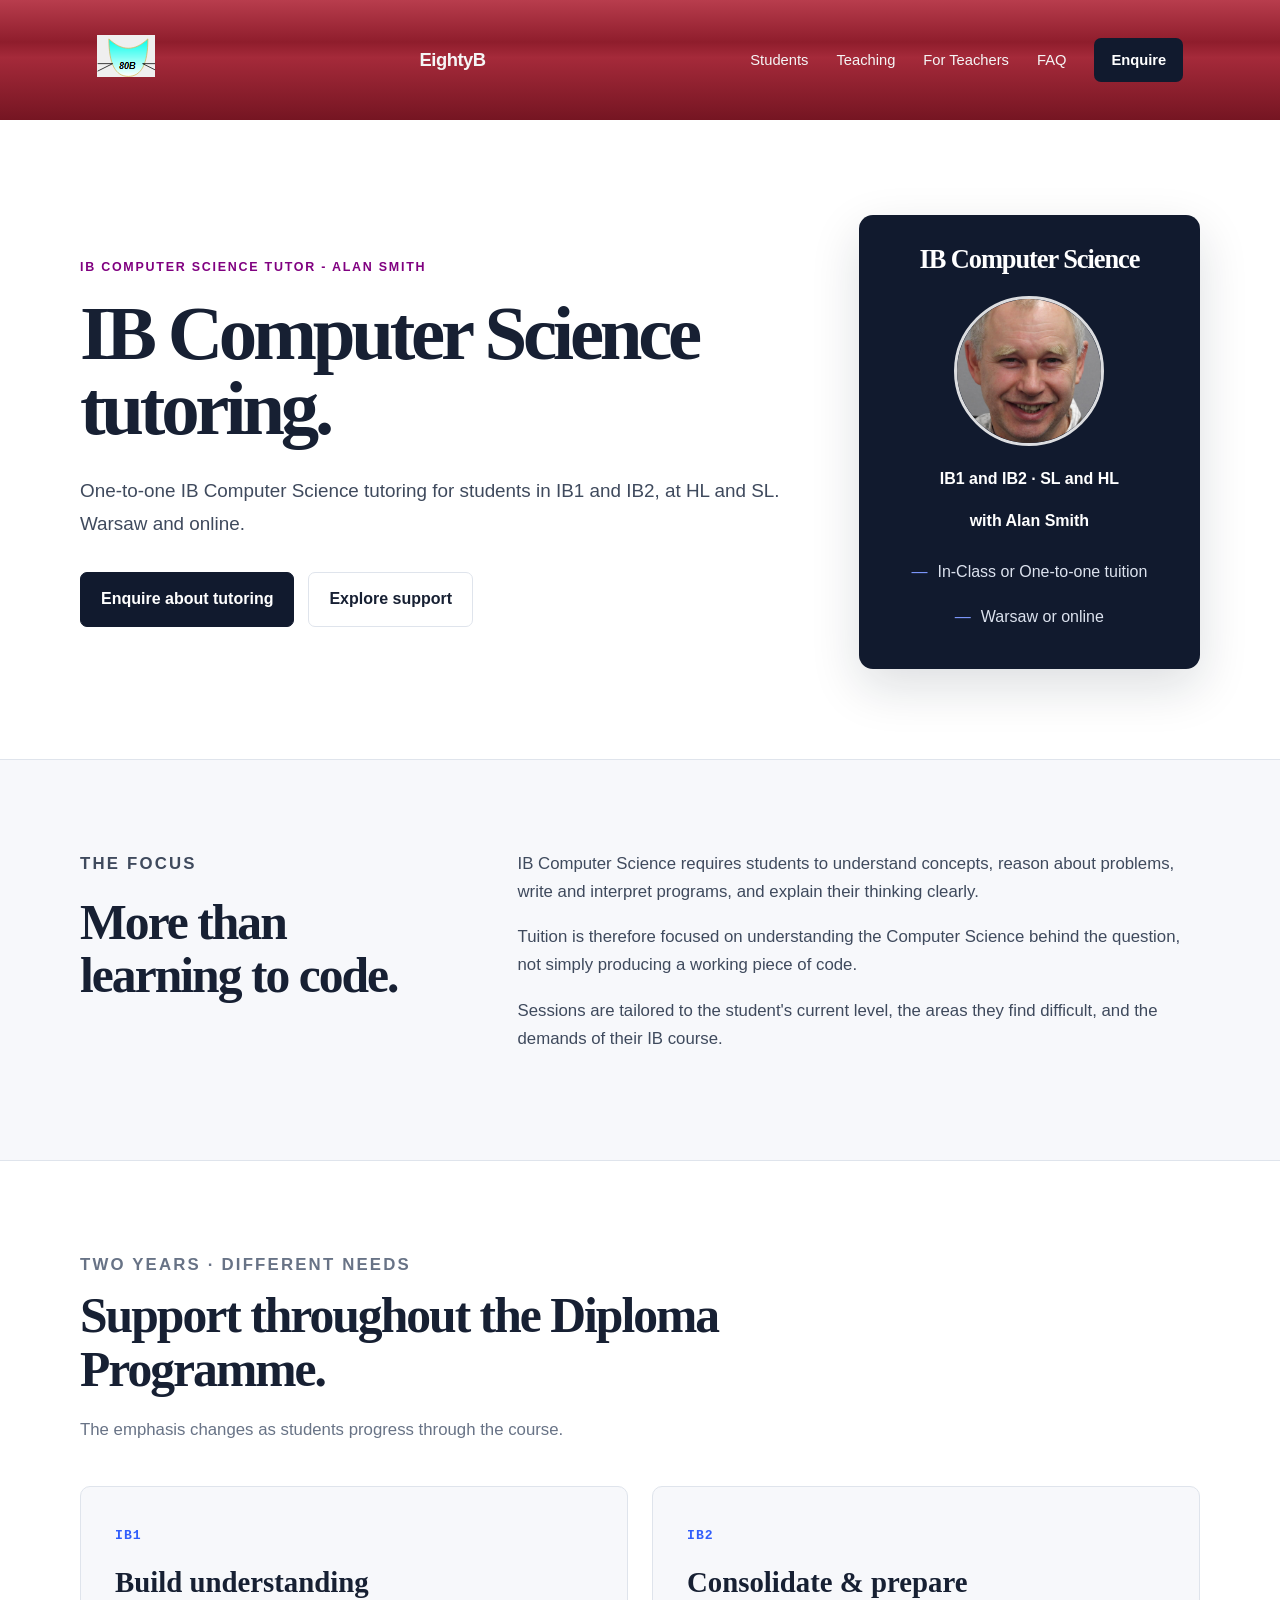
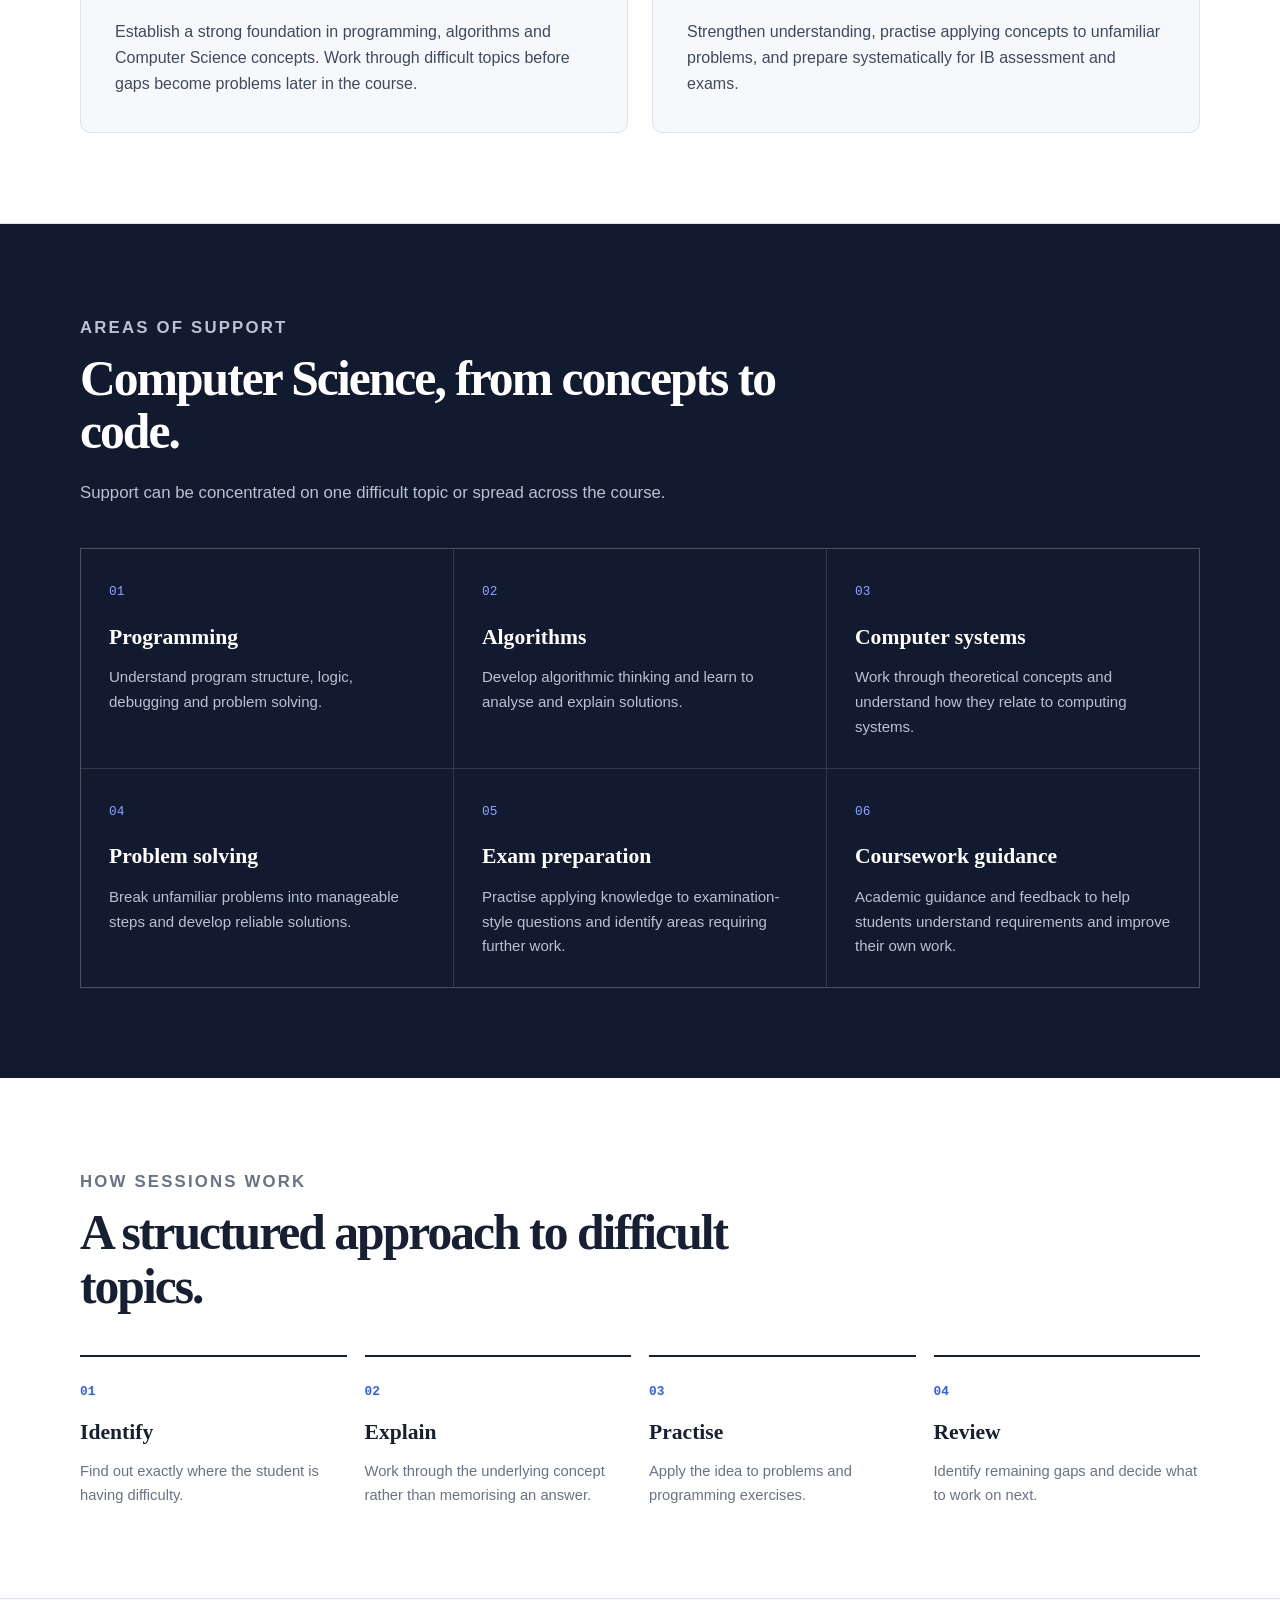
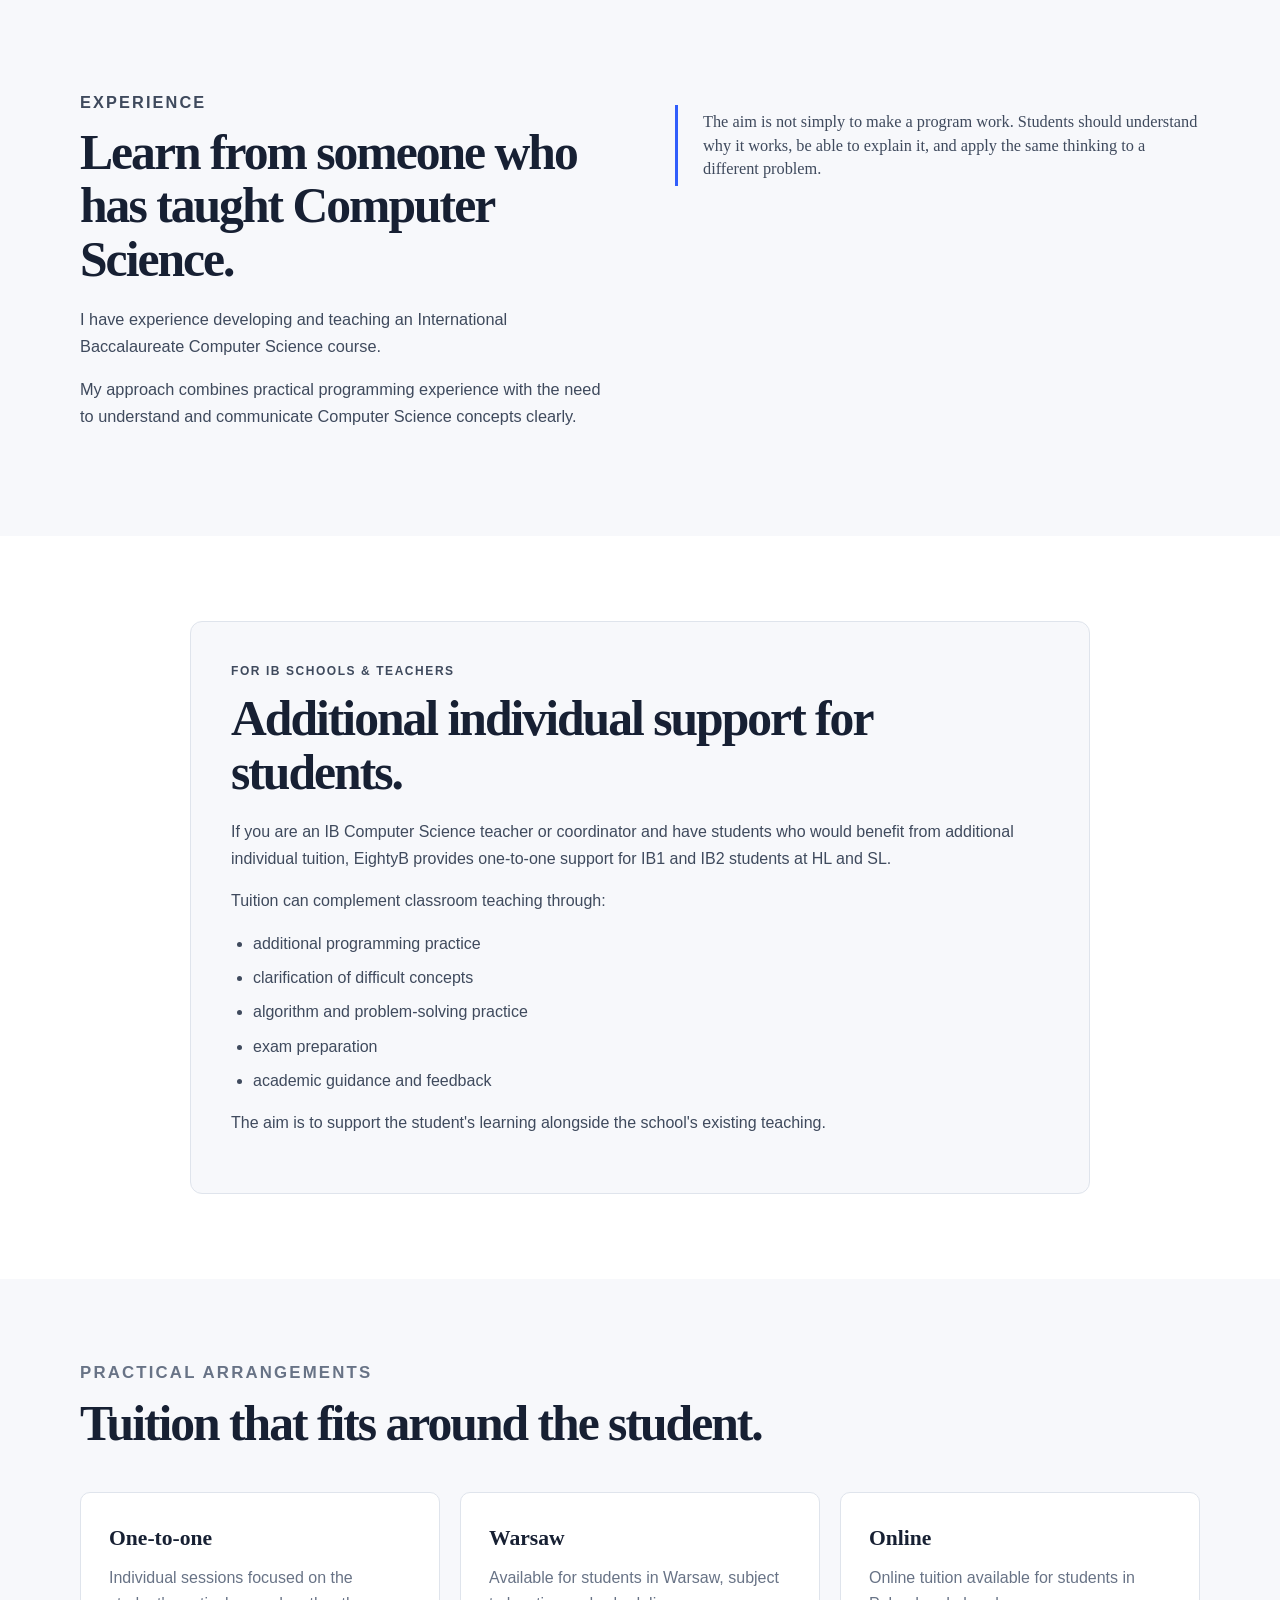
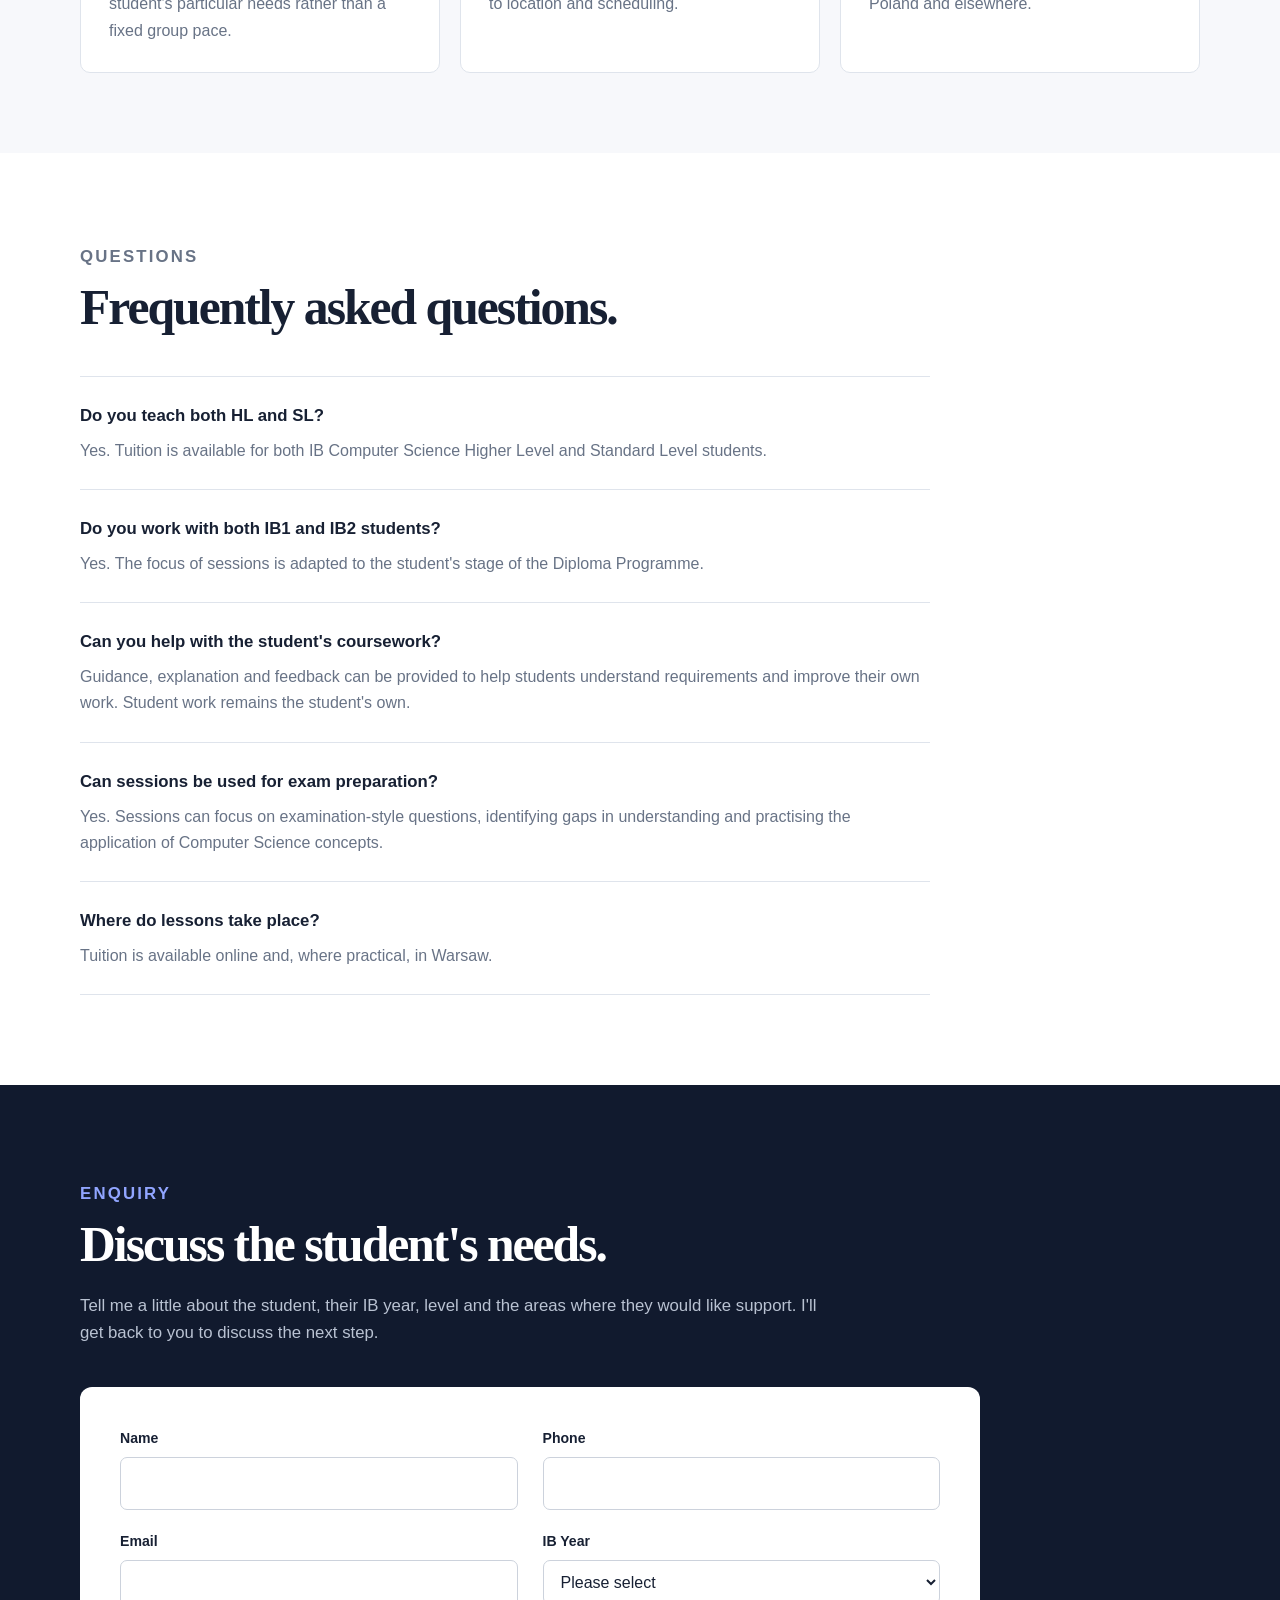
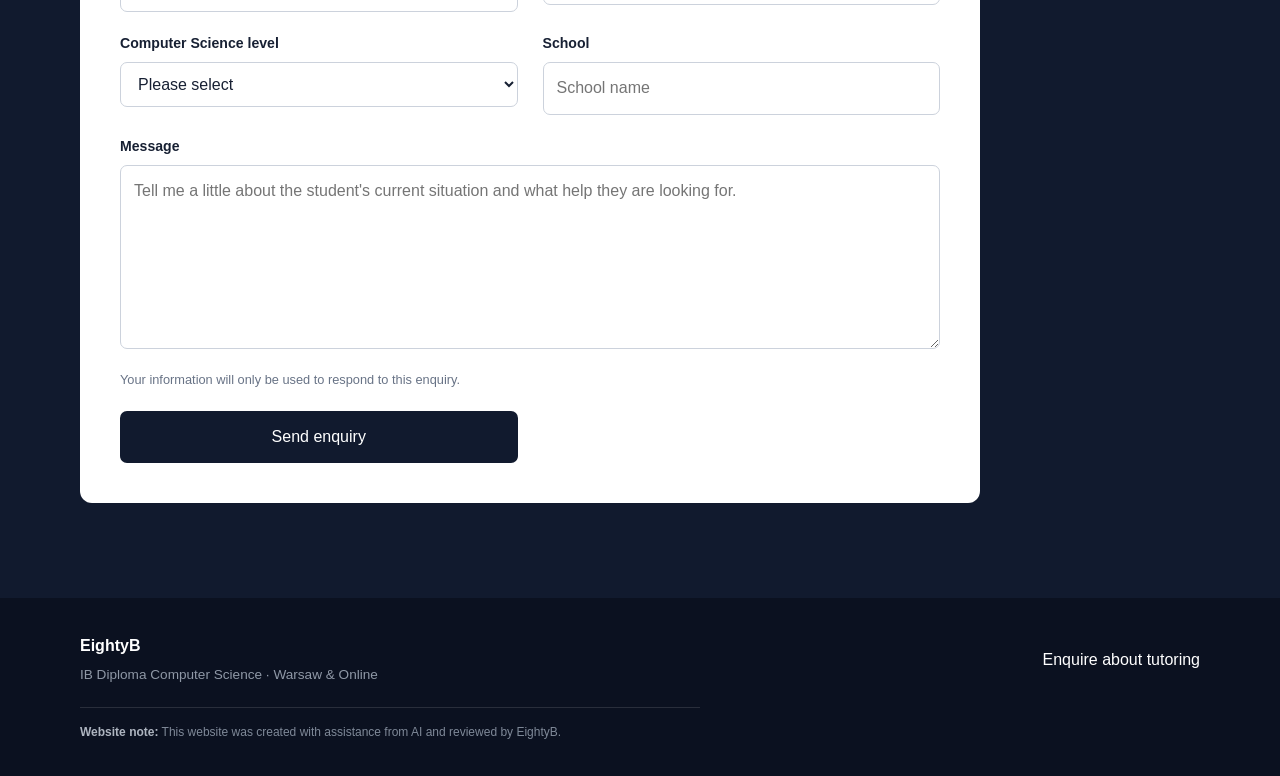
==== schools/index.html @ a82f1dbd "Update keywords meta tag in index.html" ====
<!DOCTYPE html>
<html lang="en">
<head>
    <meta charset="UTF-8">
    <meta name="viewport" content="width=device-width, initial-scale=1.0">

    <title>IB Computer Science Tutoring | HL & SL | EightyB</title>

    <meta name="description"
          content="Specialist IB Diploma Computer Science tutoring for IB1 and IB2 students at HL and SL. One-to-one support in Warsaw and online, including programming, algorithms, exam preparation and academic guidance.">

    <meta name="keywords"
          content="IB computer science tutor Warsaw, computer science tutor, IB computer science HL, IB Computer Science SL, IB tutor Warsaw, IB Diploma Computer Science, Computer Science tutoring Warsaw">

    <link rel="canonical" href="https://eightyb.github.io/schools/">

    <style>

        :root {
            --ink: #172033;
            --ink-soft: #3f4a5d;
            --navy: #111a2e;
            --blue: #315efb;
            --blue-dark: #2347c7;
            --paper: #f7f8fb;
            --white: #ffffff;
            --line: #dfe4ec;
            --muted: #687386;
            --code: #eef2f8;
            --max: 1120px;
        }

        * {
            box-sizing: border-box;
        }

        html {
            scroll-behavior: smooth;
        }

        body {
            margin: 0;
            background: var(--paper);
            color: var(--ink);
            font-family: Inter, -apple-system, BlinkMacSystemFont, "Segoe UI", Arial, sans-serif;
            line-height: 1.65;
        }

        a {
            color: inherit;
            text-decoration: none;
        }

        .container {
            width: min(var(--max), calc(100% - 40px));
            margin: 0 auto;
        }

        /* =========================
           HEADER
        ========================= */

        header {
            background: linear-gradient( 180deg, #B83D4D 0%, #8F1D2C 35%, #A52A3A 48%, #751522 100% );
            color: whitesmoke;
            padding: 22px 6%;
            display: flex;
            justify-content: space-between;
            align-items: center;
            border-bottom: 1px solid var(--border);
        }


        .nav {
            min-height: 76px;
            display: flex;
            align-items: center;
            justify-content: space-between;
            gap: 30px;
        }

        .brand {
            display: flex;
            align-items: center;
            gap: 12px;
            font-weight: 800;
            letter-spacing: -0.03em;
        }

        .brand-mark {
            width: 38px;
            height: 38px;
            border-radius: 9px;
            background: var(--navy);
            display: grid;
            place-items: center;
            color: white;
            font-size: 0.9rem;
            font-weight: 800;
        }

        .brand-name {
            font-size: 1.15rem;
        }

        nav {
            display: flex;
            align-items: center;
            gap: 28px;
            font-size: 0.92rem;
            color: whitesmoke;
        }

            nav a:hover {
                color: var(--white);
            }

        .nav-button {
            background: var(--navy);
            color: white;
            padding: 10px 17px;
            border-radius: 7px;
            font-weight: 700;
        }

            .nav-button:hover {
                background: var(--blue);
                color: white;
            }

        /* =========================
           HERO
        ========================= */

        .hero {
            background: var(--white);
            border-bottom: 1px solid var(--line);
            padding: 95px 0 90px;
        }

        .hero-grid {
            display: grid;
            grid-template-columns: 1.35fr 0.65fr;
            gap: 70px;
            align-items: center;
        }

        .eyebrow {
            margin: 0 0 18px;
            color: purple;
            font-size: 0.78rem;
            font-weight: 800;
            letter-spacing: 0.14em;
            text-transform: uppercase;
        }

        h1 {
            margin: 0;
            max-width: 780px;
            font-family: Georgia, "Times New Roman", serif;
            font-size: clamp(3rem, 6vw, 5.5rem);
            line-height: 0.98;
            letter-spacing: -0.055em;
            font-weight: 700;
        }

        .hero h1 span {
            color: var(--blue);
        }

        .hero-lead {
            max-width: 720px;
            margin: 28px 0 0;
            color: var(--ink-soft);
            font-size: 1.18rem;
            line-height: 1.75;
        }

        .hero-actions {
            display: flex;
            gap: 14px;
            flex-wrap: wrap;
            margin-top: 32px;
        }

        .button {
            display: inline-block;
            padding: 13px 20px;
            border-radius: 7px;
            border: 1px solid var(--navy);
            font-weight: 750;
            transition: 0.2s ease;
        }

        .button-primary {
            background: var(--navy);
            color: white;
        }

            .button-primary:hover {
                background: var(--blue);
                border-color: var(--blue);
            }

        .button-secondary {
            background: white;
            color: var(--ink);
            border-color: var(--line);
        }

            .button-secondary:hover {
                border-color: var(--blue);
                color: var(--blue);
            }

        /* Academic information card */

       .hero-card {
    background: var(--navy);
    color: white;
    padding: 30px;
    border-radius: 14px;
    position: relative;
    box-shadow: 0 18px 50px rgba(17, 26, 46, 0.14);
    text-align: center;
}

.hero-card h2 {
    margin: 0 0 22px;
    font-family: Georgia, "Times New Roman", serif;
    font-size: 1.65rem;
    font-weight: 600;
}

.hero-card img {
    width: 150px;
    height: 150px;
    object-fit: cover;
    border-radius: 50%;
    display: block;
    margin: 0 auto 20px;
    border: 3px solid rgba(255,255,255,0.85);
}

.hero-card-intro {
    margin: 0 0 16px;
    color: white;
    font-weight: 600;
}

.hero-card ul {
    list-style: none;
    padding: 0;
    margin: 0;
}

.hero-card li {
    padding: 9px 0;
    color: #dce2ee;
}

.hero-card li::before {
    content: "—";
    color: #7f9aff;
    margin-right: 10px;
}


        /* =========================
           INTRO
        ========================= */

        .intro {
            padding: 90px 0;
            background: var(--paper);
        }

        .intro-grid {
            display: grid;
            grid-template-columns: 0.7fr 1.3fr;
            gap: 70px;
        }

        .section-label {
            margin: 0;
            color: var(--blue);
            font-size: 0.75rem;
            font-weight: 800;
            letter-spacing: 0.13em;
            text-transform: uppercase;
        }

        h2 {
            margin: 10px 0 20px;
            font-family: Georgia, "Times New Roman", serif;
            font-size: clamp(2rem, 4vw, 3.1rem);
            line-height: 1.08;
            letter-spacing: -0.04em;
        }

        .intro p {
            margin: 0 0 18px;
            color: var(--ink-soft);
            font-size: 1.05rem;
        }

        /* =========================
           IB YEARS
        ========================= */

        .years {
            padding: 90px 0;
            background: white;
            border-top: 1px solid var(--line);
            border-bottom: 1px solid var(--line);
        }

        .section-heading {
            max-width: 720px;
            margin-bottom: 42px;
        }

            .section-heading p {
                margin: 0;
                color: var(--muted);
                font-size: 1.05rem;
            }

        .year-grid {
            display: grid;
            grid-template-columns: 1fr 1fr;
            gap: 24px;
        }

        .year-card {
            border: 1px solid var(--line);
            background: var(--paper);
            padding: 34px;
            border-radius: 10px;
        }

        .year-number {
            color: var(--blue);
            font-family: monospace;
            font-size: 0.82rem;
            font-weight: 800;
            letter-spacing: 0.08em;
        }

        .year-card h3 {
            margin: 12px 0 12px;
            font-family: Georgia, "Times New Roman", serif;
            font-size: 1.8rem;
        }

        .year-card p {
            margin: 0;
            color: var(--ink-soft);
        }

        /* =========================
           TOPICS
        ========================= */

        .topics {
            padding: 90px 0;
            background: var(--navy);
            color: white;
        }

            .topics .section-label {
                color: #91a5ff;
            }

            .topics h2 {
                color: white;
            }

            .topics .section-heading p {
                color: #b9c2d2;
            }

        .topic-grid {
            display: grid;
            grid-template-columns: repeat(3, 1fr);
            gap: 1px;
            background: rgba(255,255,255,0.13);
            border: 1px solid rgba(255,255,255,0.13);
        }

        .topic {
            background: var(--navy);
            padding: 28px;
            min-height: 190px;
        }

        .topic-number {
            color: #91a5ff;
            font-family: monospace;
            font-size: 0.8rem;
        }

        .topic h3 {
            margin: 16px 0 10px;
            font-family: Georgia, "Times New Roman", serif;
            font-size: 1.35rem;
        }

        .topic p {
            margin: 0;
            color: #b9c2d2;
            font-size: 0.94rem;
        }

        /* =========================
           TEACHING APPROACH
        ========================= */

        .approach {
            padding: 90px 0;
            background: white;
        }

        .approach-grid {
            display: grid;
            grid-template-columns: repeat(4, 1fr);
            gap: 18px;
        }

        .approach-item {
            border-top: 2px solid var(--ink);
            padding-top: 20px;
        }

            .approach-item span {
                font-family: monospace;
                font-size: 0.8rem;
                color: var(--blue);
                font-weight: 800;
            }

            .approach-item h3 {
                margin: 12px 0 8px;
                font-family: Georgia, "Times New Roman", serif;
                font-size: 1.35rem;
            }

            .approach-item p {
                margin: 0;
                color: var(--muted);
                font-size: 0.92rem;
            }

        /* =========================
           EXPERIENCE
        ========================= */

        .experience {
            padding: 90px 0;
            background: var(--paper);
            border-top: 1px solid var(--line);
        }

        .experience-grid {
            display: grid;
            grid-template-columns: 1fr 1fr;
            gap: 70px;
            align-items: start;
        }

        .experience p {
            color: var(--ink-soft);
            font-size: 1.02rem;
        }

        .quote {
            border-left: 3px solid var(--blue);
            padding: 5px 0 5px 25px;
            color: var(--ink);
            font-family: Georgia, "Times New Roman", serif;
            font-size: 1.4rem;
            line-height: 1.45;
        }

        /* =========================
           TEACHERS
        ========================= */

        .teachers {
            padding: 85px 0;
            background: white;
        }

        .teacher-box {
            max-width: 900px;
            margin: 0 auto;
            border: 1px solid var(--line);
            padding: 40px;
            border-radius: 12px;
            background: var(--paper);
        }

            .teacher-box p {
                color: var(--ink-soft);
            }

            .teacher-box ul {
                color: var(--ink-soft);
                padding-left: 22px;
            }

            .teacher-box li {
                margin: 8px 0;
            }

        /* =========================
           FORMAT
        ========================= */

        .format {
            padding: 80px 0;
            background: var(--paper);
        }

        .format-grid {
            display: grid;
            grid-template-columns: repeat(3, 1fr);
            gap: 20px;
        }

        .format-card {
            background: white;
            border: 1px solid var(--line);
            padding: 28px;
            border-radius: 10px;
        }

            .format-card h3 {
                margin: 0 0 8px;
                font-family: Georgia, "Times New Roman", serif;
                font-size: 1.35rem;
            }

            .format-card p {
                margin: 0;
                color: var(--muted);
            }

        /* =========================
           CONTACT
        ========================= */

        .contact {
            padding: 95px 0;
            background: var(--navy);
            color: white;
        }

        .contact-heading {
            max-width: 760px;
            margin-bottom: 40px;
        }

        .contact .section-label {
            color: #91a5ff;
        }

        .contact h2 {
            color: white;
        }

        .contact-heading p {
            color: #b9c2d2;
            font-size: 1.05rem;
        }

        .contact-form-wrapper {
            max-width: 900px;
            background: white;
            color: var(--ink);
            border-radius: 12px;
            padding: 40px;
        }

        .contact-form {
            display: grid;
            grid-template-columns: 1fr 1fr;
            column-gap: 25px;
            row-gap: 20px;
        }

        .form-field {
            display: flex;
            flex-direction: column;
        }

        .form-full {
            grid-column: 1 / -1;
        }

        .contact-form label {
            margin-bottom: 7px;
            font-size: 0.88rem;
            font-weight: 750;
        }

        .contact-form input,
        .contact-form select,
        .contact-form textarea {
            width: 100%;
            padding: 12px 13px;
            border: 1px solid #ccd2dc;
            border-radius: 7px;
            background: white;
            color: var(--ink);
            font: inherit;
        }

            .contact-form input:focus,
            .contact-form select:focus,
            .contact-form textarea:focus {
                outline: none;
                border-color: var(--blue);
                box-shadow: 0 0 0 3px rgba(49,94,251,0.1);
            }

        .contact-form textarea {
            resize: vertical;
            min-height: 150px;
        }

        .form-note {
            grid-column: 1 / -1;
            color: var(--muted);
            font-size: 0.8rem;
            margin: 0;
        }

        .contact-form button {
            border: 0;
            cursor: pointer;
            font: inherit;
        }

        /* =========================
           FAQ
        ========================= */

        .faq {
            padding: 90px 0;
            background: white;
        }

        .faq-list {
            max-width: 850px;
        }

        .faq-item {
            padding: 25px 0;
            border-top: 1px solid var(--line);
        }

            .faq-item:last-child {
                border-bottom: 1px solid var(--line);
            }

            .faq-item h3 {
                margin: 0 0 8px;
                font-size: 1.05rem;
            }

            .faq-item p {
                margin: 0;
                color: var(--muted);
            }

        /* =========================
           FOOTER
        ========================= */

        footer {
            background: #0b1120;
            color: white;
            padding: 35px 0;
        }

        .footer-grid {
            display: flex;
            justify-content: space-between;
            gap: 30px;
            align-items: center;
        }

        footer p {
            margin: 5px 0 0;
            color: #8f98a6;
            font-size: 0.85rem;
        }

        .ai-disclosure {
            margin-top: 20px;
            padding-top: 15px;
            border-top: 1px solid rgba(255,255,255,0.12);
            color: #7f8998;
            font-size: 0.75rem;
            line-height: 1.5;
            max-width: 620px;
        }

            .ai-disclosure strong {
                color: #aeb5c0;
            }

        /* =========================
           MOBILE
        ========================= */

        @media (max-width: 850px) {

            nav a:not(.nav-button) {
                display: none;
            }

            .hero-grid,
            .intro-grid,
            .experience-grid {
                grid-template-columns: 1fr;
                gap: 40px;
            }

            .topic-grid {
                grid-template-columns: 1fr 1fr;
            }

            .approach-grid {
                grid-template-columns: 1fr 1fr;
            }

            .format-grid {
                grid-template-columns: 1fr;
            }
        }

        @media (max-width: 650px) {

            .container {
                width: min(var(--max), calc(100% - 28px));
            }

            .hero {
                padding: 65px 0;
            }

            h1 {
                font-size: 3.1rem;
            }

            .hero-card {
                padding: 25px;
            }

            .year-grid,
            .topic-grid,
            .approach-grid {
                grid-template-columns: 1fr;
            }

            .intro,
            .years,
            .topics,
            .approach,
            .experience,
            .teachers,
            .format,
            .faq {
                padding: 65px 0;
            }

            .contact {
                padding: 65px 0;
            }

            .contact-form-wrapper {
                padding: 25px;
            }

            .contact-form {
                grid-template-columns: 1fr;
            }

            .form-full {
                grid-column: auto;
            }

            .footer-grid {
                flex-direction: column;
                align-items: flex-start;
            }
        }
    </style>
</head>

<body>

    <header>
        <div class="container nav">
            <a href="index.html" class="logo">
                <img src="../images/eightyBCat.png" alt="EightyB">
            </a>
            <a href="#top" class="brand">
                <span class="brand-name">EightyB</span>
            </a>

            <nav>
                <a href="#students">Students</a>
                <a href="#teaching">Teaching</a>
                <a href="#teachers">For Teachers</a>
                <a href="#faq">FAQ</a>
                <a href="#contact" class="nav-button">Enquire</a>
            </nav>

        </div>
    </header>


    <main id="top">

        <!-- =========================
             HERO
        ========================= -->

        <section class="hero">

            <div class="container hero-grid">

                <div>

                    <p class="eyebrow">
                        IB Computer Science Tutor - Alan Smith
                    </p>

                    <h1>
                        IB Computer Science tutoring.
                    </h1>

                    <p class="hero-lead">
                        One-to-one IB Computer Science tutoring for students
                        in IB1 and IB2, at HL and SL. Warsaw and online.
                    </p>

                    <div class="hero-actions">
                        <a href="#contact" class="button button-primary">
                            Enquire about tutoring
                        </a>

                        <a href="#students" class="button button-secondary">
                            Explore support
                        </a>
                    </div>

                </div>


               <aside class="hero-card">

    <h2>IB Computer Science</h2>

    <img src="../images/AlanPic.png" alt="Alan Smith">

    <p class="hero-card-intro">
        IB1 and IB2 · SL and HL
    </p> 
    <p class="hero-card-intro">
        with Alan Smith
    </p>

    <ul>
        <li>In-Class or One-to-one tuition</li>
        <li>Warsaw or online</li>
    </ul>

</aside>

            </div>

        </section>


        <!-- =========================
             INTRO
        ========================= -->

        <section class="intro" id="students">

            <div class="container intro-grid">

                <div>

                    <p class="section-label">
                        The focus
                    </p>

                    <h2>
                        More than learning to code.
                    </h2>

                </div>

                <div>

                    <p>
                        IB Computer Science requires students to understand
                        concepts, reason about problems, write and interpret
                        programs, and explain their thinking clearly.
                    </p>

                    <p>
                        Tuition is therefore focused on understanding the
                        Computer Science behind the question, not simply
                        producing a working piece of code.
                    </p>

                    <p>
                        Sessions are tailored to the student's current level,
                        the areas they find difficult, and the demands of
                        their IB course.
                    </p>

                </div>

            </div>

        </section>


        <!-- =========================
             IB1 / IB2
        ========================= -->

        <section class="years">

            <div class="container">

                <div class="section-heading">

                    <p class="section-label">
                        Two years · different needs
                    </p>

                    <h2>
                        Support throughout the Diploma Programme.
                    </h2>

                    <p>
                        The emphasis changes as students progress through
                        the course.
                    </p>

                </div>


                <div class="year-grid">

                    <article class="year-card">

                        <span class="year-number">
                            IB1
                        </span>

                        <h3>
                            Build understanding
                        </h3>

                        <p>
                            Establish a strong foundation in programming,
                            algorithms and Computer Science concepts.
                            Work through difficult topics before gaps
                            become problems later in the course.
                        </p>

                    </article>


                    <article class="year-card">

                        <span class="year-number">
                            IB2
                        </span>

                        <h3>
                            Consolidate & prepare
                        </h3>

                        <p>
                            Strengthen understanding, practise applying
                            concepts to unfamiliar problems, and prepare
                            systematically for IB assessment and exams.
                        </p>

                    </article>

                </div>

            </div>

        </section>


        <!-- =========================
             TOPICS
        ========================= -->

        <section class="topics" id="teaching">

            <div class="container">

                <div class="section-heading">

                    <p class="section-label">
                        Areas of support
                    </p>

                    <h2>
                        Computer Science, from concepts to code.
                    </h2>

                    <p>
                        Support can be concentrated on one difficult topic
                        or spread across the course.
                    </p>

                </div>


                <div class="topic-grid">

                    <article class="topic">

                        <span class="topic-number">01</span>

                        <h3>
                            Programming
                        </h3>

                        <p>
                            Understand program structure, logic,
                            debugging and problem solving.
                        </p>

                    </article>


                    <article class="topic">

                        <span class="topic-number">02</span>

                        <h3>
                            Algorithms
                        </h3>

                        <p>
                            Develop algorithmic thinking and learn to
                            analyse and explain solutions.
                        </p>

                    </article>


                    <article class="topic">

                        <span class="topic-number">03</span>

                        <h3>
                            Computer systems
                        </h3>

                        <p>
                            Work through theoretical concepts and
                            understand how they relate to computing systems.
                        </p>

                    </article>


                    <article class="topic">

                        <span class="topic-number">04</span>

                        <h3>
                            Problem solving
                        </h3>

                        <p>
                            Break unfamiliar problems into manageable
                            steps and develop reliable solutions.
                        </p>

                    </article>


                    <article class="topic">

                        <span class="topic-number">05</span>

                        <h3>
                            Exam preparation
                        </h3>

                        <p>
                            Practise applying knowledge to examination-style
                            questions and identify areas requiring further work.
                        </p>

                    </article>


                    <article class="topic">

                        <span class="topic-number">06</span>

                        <h3>
                            Coursework guidance
                        </h3>

                        <p>
                            Academic guidance and feedback to help students
                            understand requirements and improve their own work.
                        </p>

                    </article>

                </div>

            </div>

        </section>


        <!-- =========================
             APPROACH
        ========================= -->

        <section class="approach">

            <div class="container">

                <div class="section-heading">

                    <p class="section-label">
                        How sessions work
                    </p>

                    <h2>
                        A structured approach to difficult topics.
                    </h2>

                </div>


                <div class="approach-grid">

                    <article class="approach-item">

                        <span>01</span>

                        <h3>
                            Identify
                        </h3>

                        <p>
                            Find out exactly where the student is having
                            difficulty.
                        </p>

                    </article>


                    <article class="approach-item">

                        <span>02</span>

                        <h3>
                            Explain
                        </h3>

                        <p>
                            Work through the underlying concept rather
                            than memorising an answer.
                        </p>

                    </article>


                    <article class="approach-item">

                        <span>03</span>

                        <h3>
                            Practise
                        </h3>

                        <p>
                            Apply the idea to problems and programming
                            exercises.
                        </p>

                    </article>


                    <article class="approach-item">

                        <span>04</span>

                        <h3>
                            Review
                        </h3>

                        <p>
                            Identify remaining gaps and decide what to
                            work on next.
                        </p>

                    </article>

                </div>

            </div>

        </section>


        <!-- =========================
             EXPERIENCE
        ========================= -->

        <section class="experience">

            <div class="container experience-grid">

                <div>

                    <p class="section-label">
                        Experience
                    </p>

                    <h2>
                        Learn from someone who has taught Computer Science.
                    </h2>

                    <p>
                        I have experience developing and teaching an
                        International Baccalaureate Computer Science course.
                    </p>

                    <p>
                        My approach combines practical programming experience
                        with the need to understand and communicate Computer
                        Science concepts clearly.
                    </p>

                </div>


                <div>

                    <p class="quote">
                        The aim is not simply to make a program work.
                        Students should understand why it works, be able
                        to explain it, and apply the same thinking to a
                        different problem.
                    </p>

                </div>

            </div>

        </section>


        <!-- =========================
             TEACHERS
        ========================= -->

        <section class="teachers" id="teachers">

            <div class="container">

                <div class="teacher-box">

                    <p class="section-label">
                        For IB schools & teachers
                    </p>

                    <h2>
                        Additional individual support for students.
                    </h2>

                    <p>
                        If you are an IB Computer Science teacher or
                        coordinator and have students who would benefit
                        from additional individual tuition, EightyB
                        provides one-to-one support for IB1 and IB2
                        students at HL and SL.
                    </p>

                    <p>
                        Tuition can complement classroom teaching through:
                    </p>

                    <ul>
                        <li>additional programming practice</li>
                        <li>clarification of difficult concepts</li>
                        <li>algorithm and problem-solving practice</li>
                        <li>exam preparation</li>
                        <li>academic guidance and feedback</li>
                    </ul>

                    <p>
                        The aim is to support the student's learning
                        alongside the school's existing teaching.
                    </p>

                </div>

            </div>

        </section>


        <!-- =========================
             FORMAT
        ========================= -->

        <section class="format">

            <div class="container">

                <div class="section-heading">

                    <p class="section-label">
                        Practical arrangements
                    </p>

                    <h2>
                        Tuition that fits around the student.
                    </h2>

                </div>


                <div class="format-grid">

                    <article class="format-card">

                        <h3>
                            One-to-one
                        </h3>

                        <p>
                            Individual sessions focused on the student's
                            particular needs rather than a fixed group pace.
                        </p>

                    </article>


                    <article class="format-card">

                        <h3>
                            Warsaw
                        </h3>

                        <p>
                            Available for students in Warsaw, subject to
                            location and scheduling.
                        </p>

                    </article>


                    <article class="format-card">

                        <h3>
                            Online
                        </h3>

                        <p>
                            Online tuition available for students in
                            Poland and elsewhere.
                        </p>

                    </article>

                </div>

            </div>

        </section>


        <!-- =========================
             FAQ
        ========================= -->

        <section class="faq" id="faq">

            <div class="container">

                <div class="section-heading">

                    <p class="section-label">
                        Questions
                    </p>

                    <h2>
                        Frequently asked questions.
                    </h2>

                </div>


                <div class="faq-list">

                    <article class="faq-item">

                        <h3>
                            Do you teach both HL and SL?
                        </h3>

                        <p>
                            Yes. Tuition is available for both IB Computer
                            Science Higher Level and Standard Level students.
                        </p>

                    </article>


                    <article class="faq-item">

                        <h3>
                            Do you work with both IB1 and IB2 students?
                        </h3>

                        <p>
                            Yes. The focus of sessions is adapted to the
                            student's stage of the Diploma Programme.
                        </p>

                    </article>


                    <article class="faq-item">

                        <h3>
                            Can you help with the student's coursework?
                        </h3>

                        <p>
                            Guidance, explanation and feedback can be provided
                            to help students understand requirements and
                            improve their own work. Student work remains the
                            student's own.
                        </p>

                    </article>


                    <article class="faq-item">

                        <h3>
                            Can sessions be used for exam preparation?
                        </h3>

                        <p>
                            Yes. Sessions can focus on examination-style
                            questions, identifying gaps in understanding and
                            practising the application of Computer Science
                            concepts.
                        </p>

                    </article>


                    <article class="faq-item">

                        <h3>
                            Where do lessons take place?
                        </h3>

                        <p>
                            Tuition is available online and, where practical,
                            in Warsaw.
                        </p>

                    </article>

                </div>

            </div>

        </section>


        <!-- =========================
             CONTACT
        ========================= -->

        <section class="contact" id="contact">

            <div class="container">

                <div class="contact-heading">

                    <p class="section-label">
                        Enquiry
                    </p>

                    <h2>
                        Discuss the student's needs.
                    </h2>

                    <p>
                        Tell me a little about the student, their IB year,
                        level and the areas where they would like support.
                        I'll get back to you to discuss the next step.
                    </p>

                </div>


                <div class="contact-form-wrapper">

                    <form action="https://formspree.io/f/mgavzqlr"
                          method="POST"
                          class="contact-form">

                        <div class="form-field">

                            <label for="name">
                                Name
                            </label>

                            <input type="text"
                                   id="name"
                                   name="name"
                                   autocomplete="name"
                                   required>

                        </div>


                        <div class="form-field">

                            <label for="tel">
                                Phone
                            </label>

                            <input type="tel"
                                   id="tel"
                                   name="tel"
                                   autocomplete="tel">

                        </div>


                        <div class="form-field">

                            <label for="email">
                                Email
                            </label>

                            <input type="email"
                                   id="email"
                                   name="email"
                                   autocomplete="email"
                                   required>

                        </div>


                        <div class="form-field">

                            <label for="ib-year">
                                IB Year
                            </label>

                            <select id="ib-year" name="ib_year">

                                <option value="">
                                    Please select
                                </option>

                                <option value="IB1">
                                    IB1
                                </option>

                                <option value="IB2">
                                    IB2
                                </option>

                                <option value="Not sure">
                                    Not sure
                                </option>

                            </select>

                        </div>


                        <div class="form-field">

                            <label for="level">
                                Computer Science level
                            </label>

                            <select id="level" name="level">

                                <option value="">
                                    Please select
                                </option>

                                <option value="HL">
                                    HL
                                </option>

                                <option value="SL">
                                    SL
                                </option>

                                <option value="Not sure">
                                    Not sure
                                </option>

                            </select>

                        </div>


                        <div class="form-field">

                            <label for="school">
                                School
                            </label>

                            <input type="text"
                                   id="school"
                                   name="school"
                                   placeholder="School name">

                        </div>


                        <div class="form-field form-full">

                            <label for="message">
                                Message
                            </label>

                            <textarea id="message"
                                      name="message"
                                      rows="6"
                                      placeholder="Tell me a little about the student's current situation and what help they are looking for."
                                      required></textarea>

                        </div>


                        <p class="form-note">
                            Your information will only be used to respond
                            to this enquiry.
                        </p>


                        <button type="submit"
                                class="button button-primary">

                            Send enquiry

                        </button>

                    </form>

                </div>

            </div>

        </section>

    </main>


    <!-- =========================
         FOOTER
    ========================= -->

    <footer>

        <div class="container footer-grid">

            <div>

                <strong>
                    EightyB
                </strong>

                <p>
                    IB Diploma Computer Science · Warsaw & Online
                </p>

            </div>


            <div>

                <a href="#contact">
                    Enquire about tutoring
                </a>

            </div>

        </div>


        <div class="container">

            <p class="ai-disclosure">

                <strong>Website note:</strong>
                This website was created with assistance from AI
                and reviewed by EightyB.

            </p>

        </div>

    </footer>

</body>
</html>
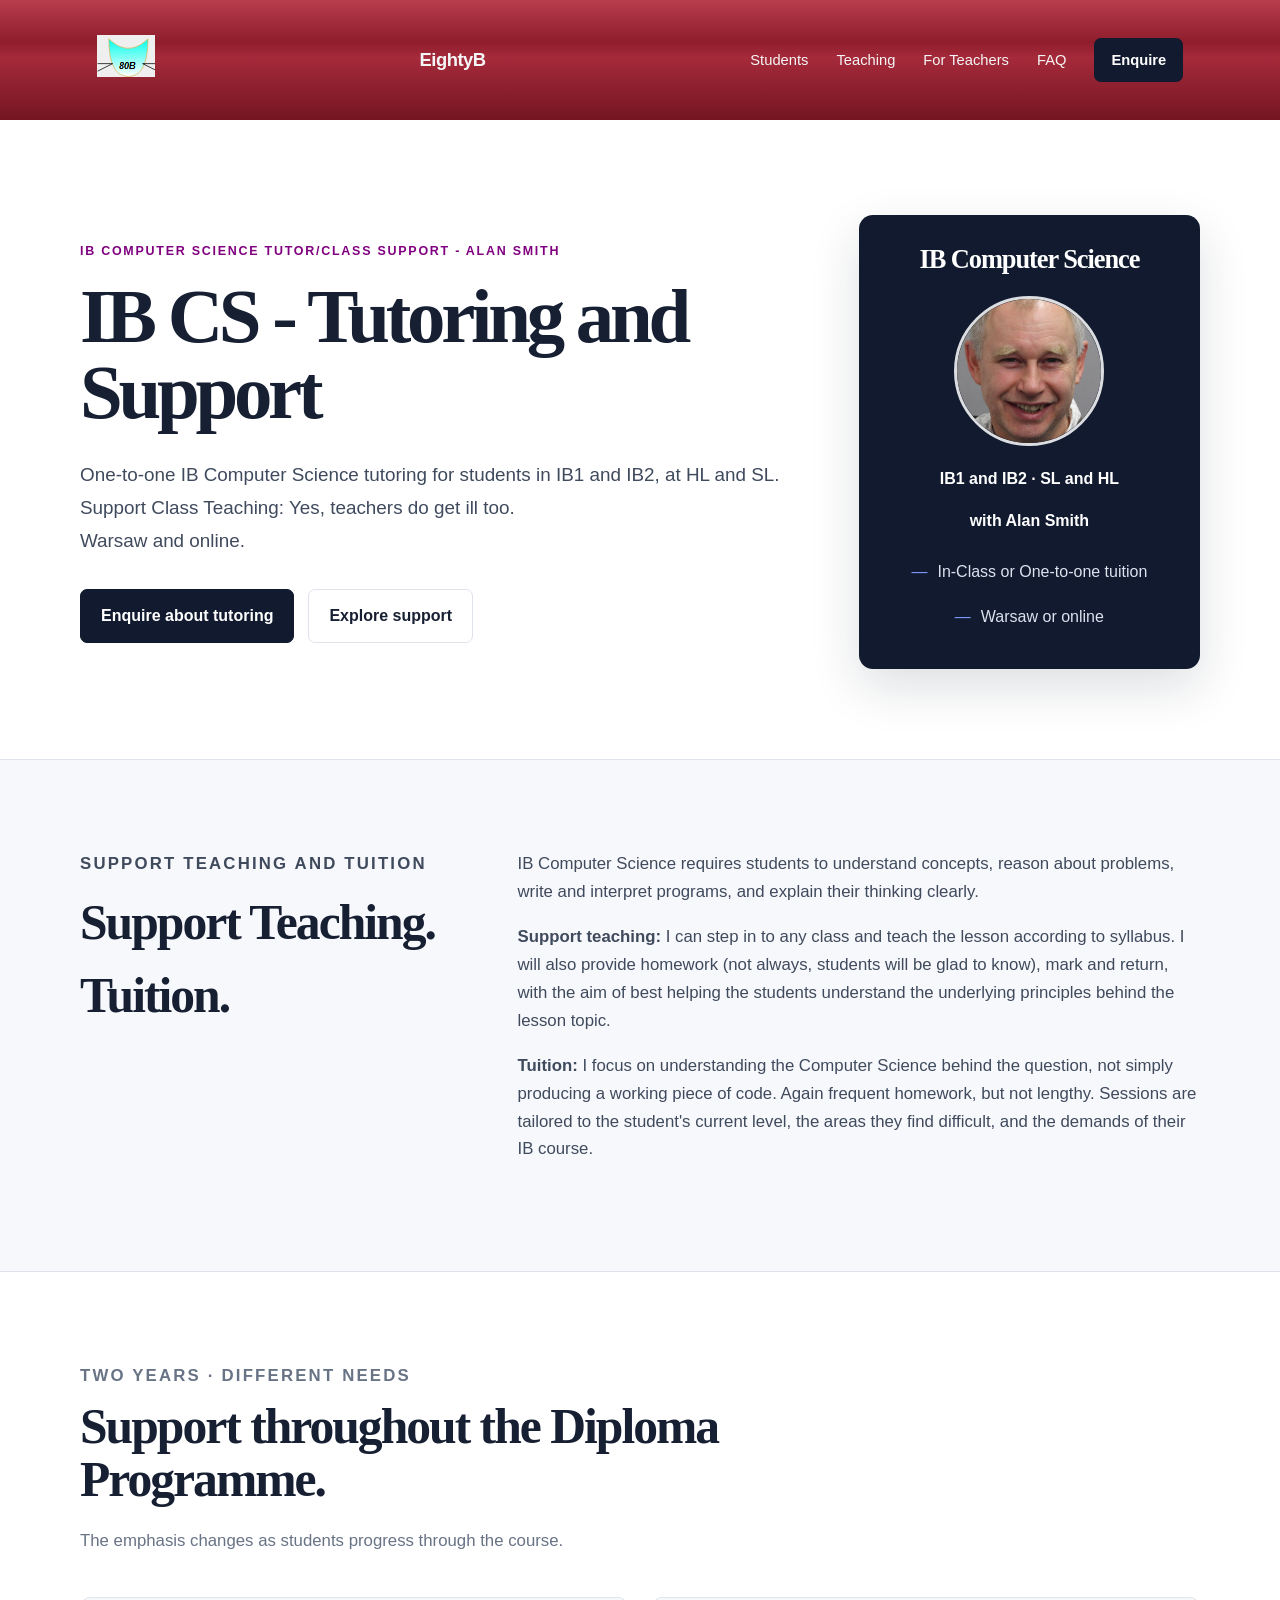
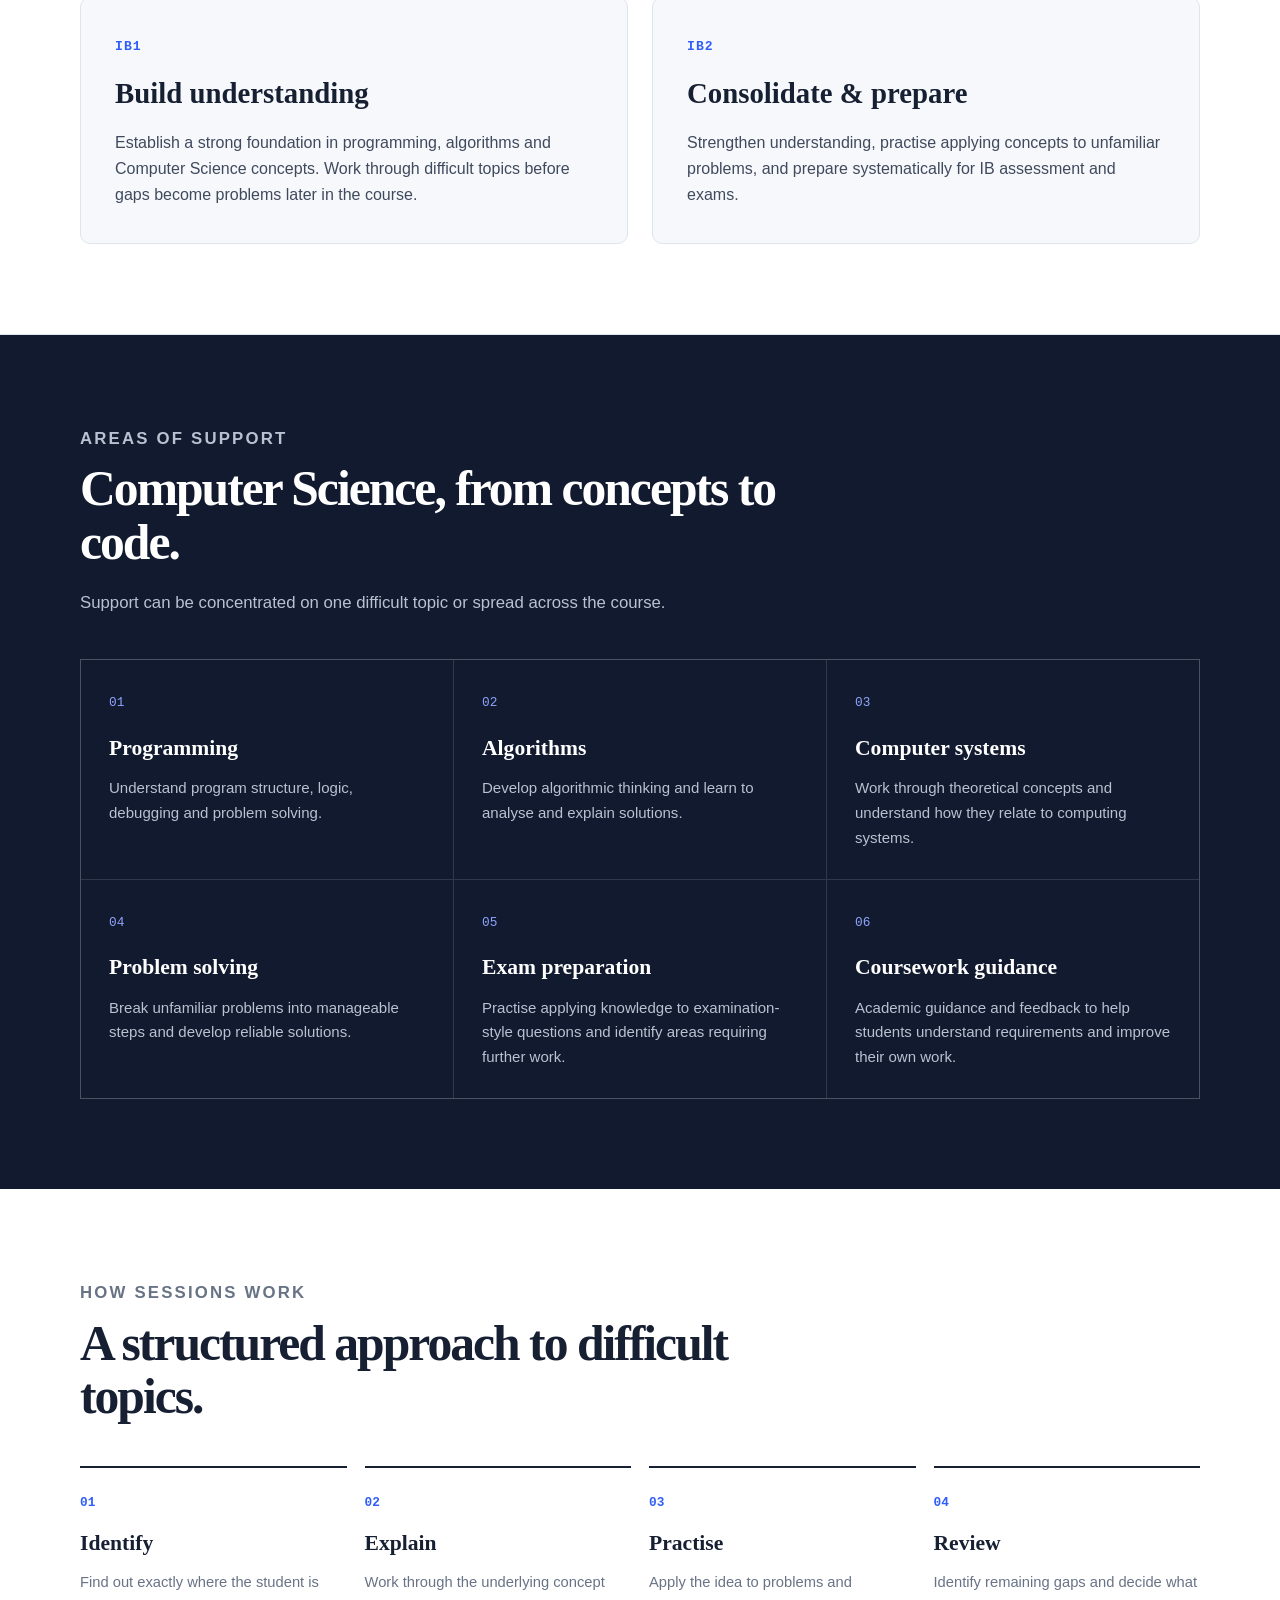
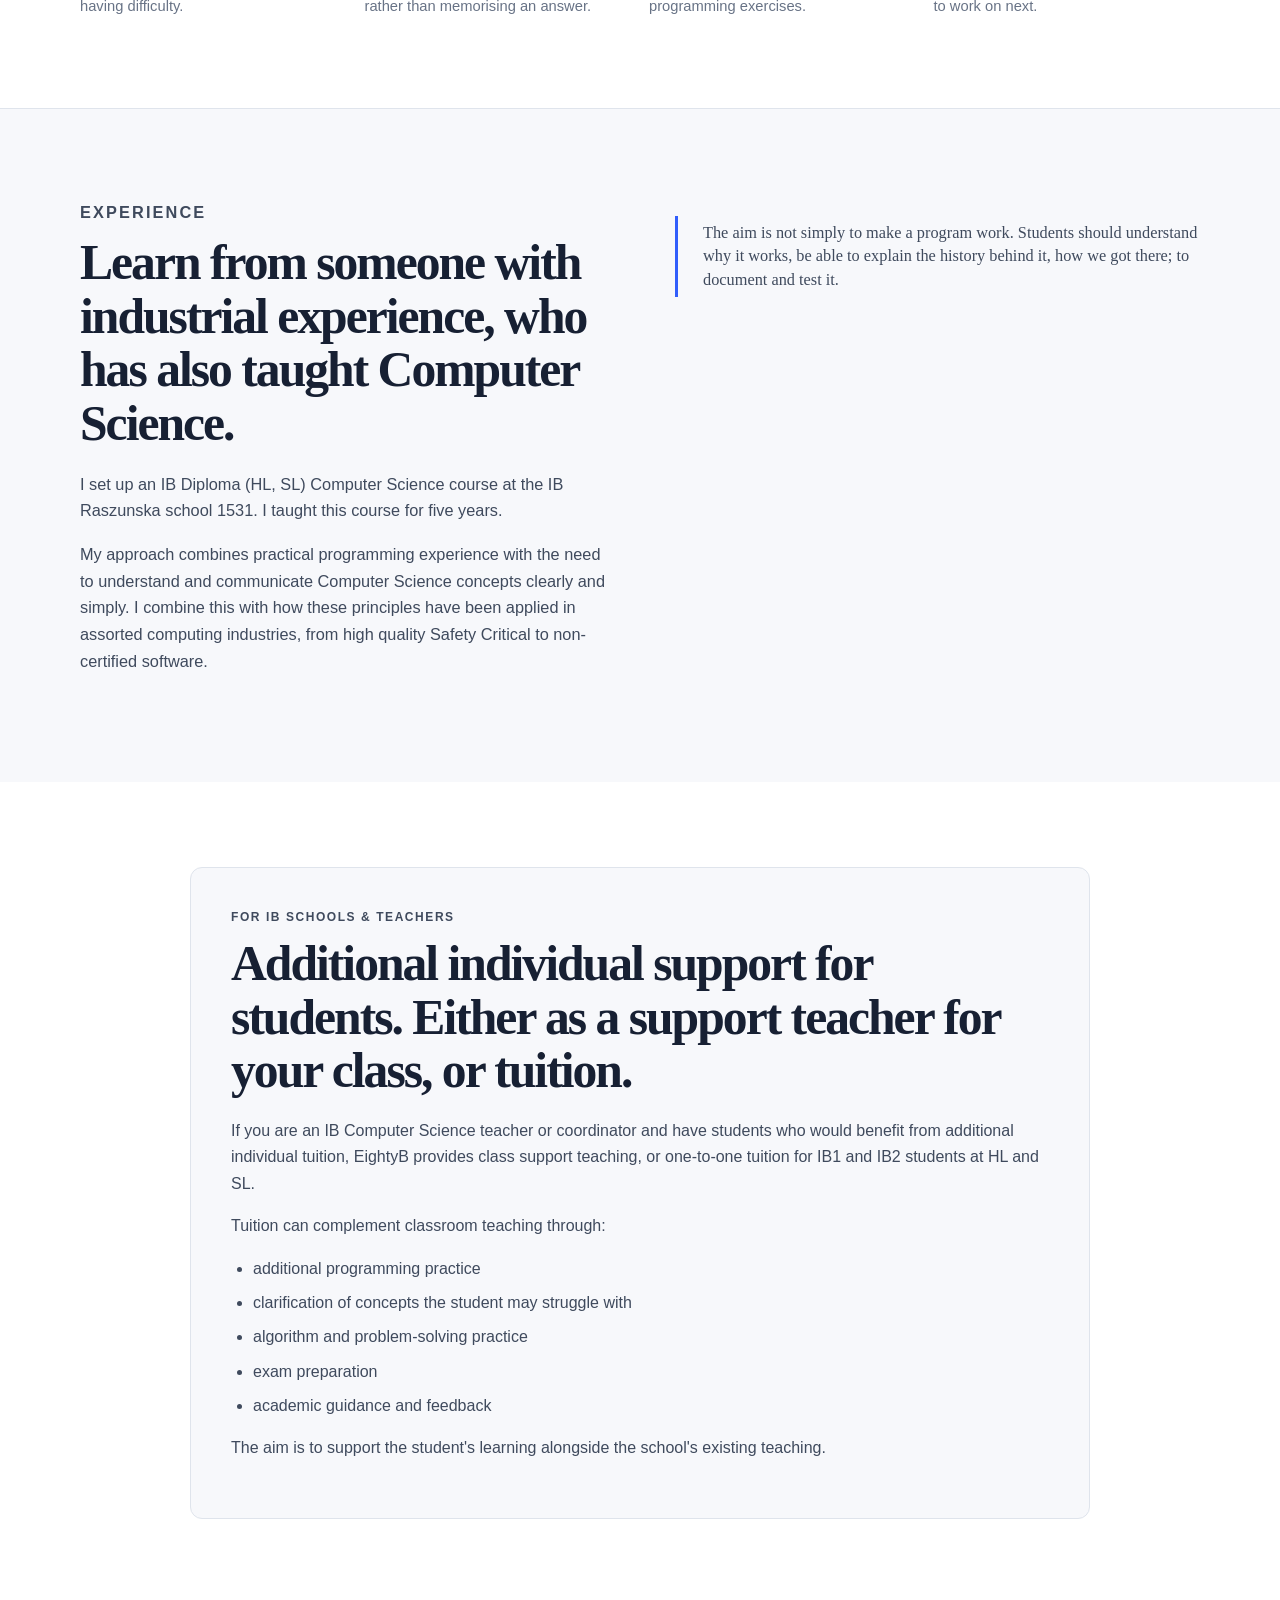
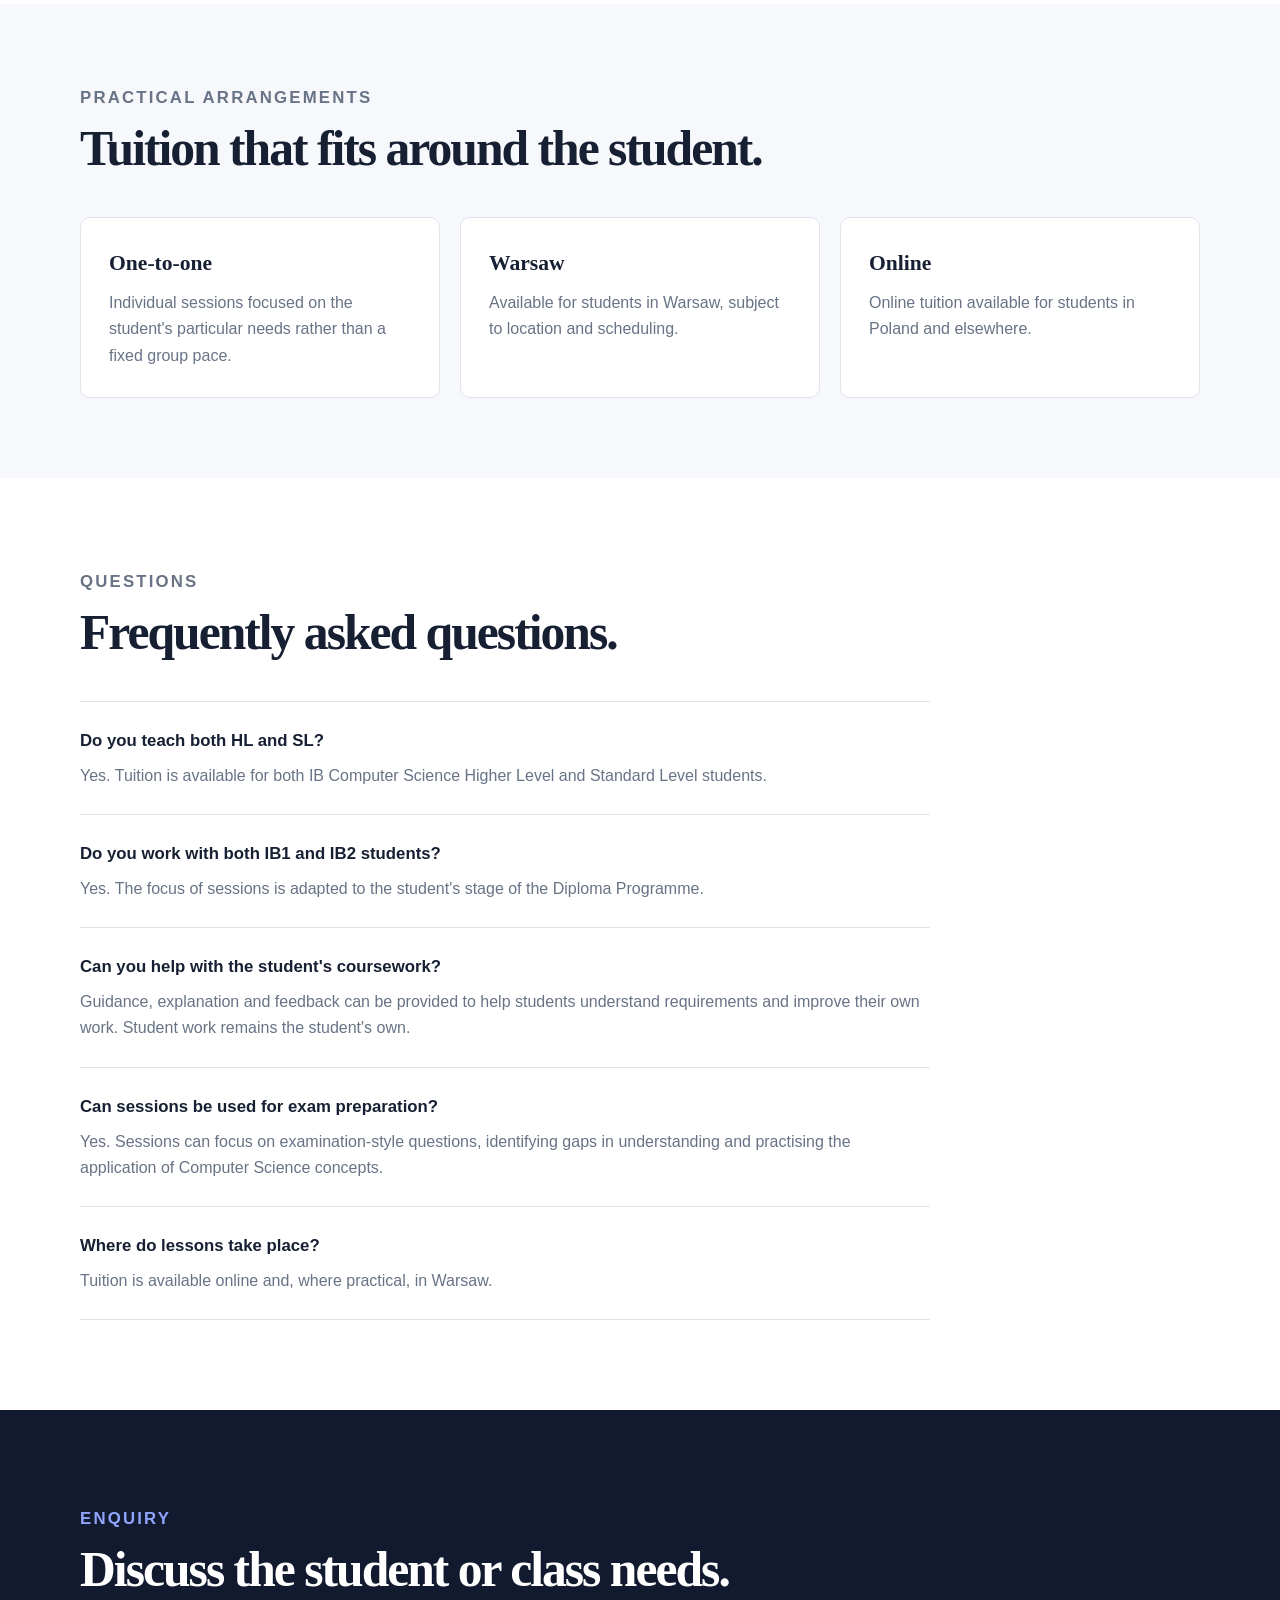
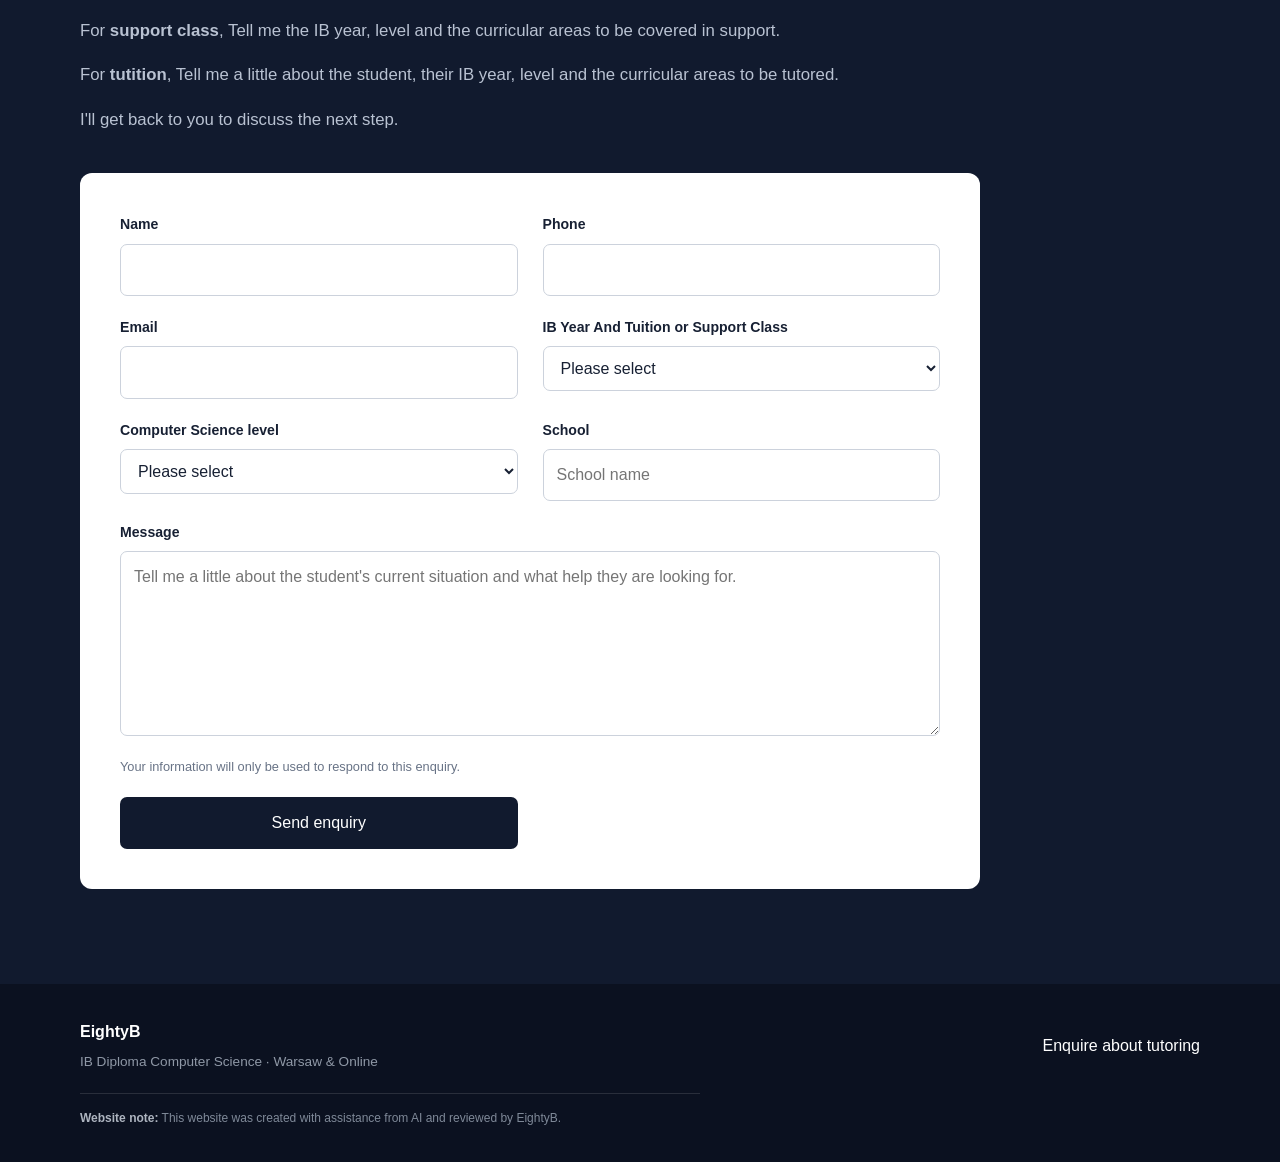
==== commit 9984f4d9: "Revise tutoring and support class descriptions Updated text to clarify tutoring and support offering" ====
--- a/schools/index.html
+++ b/schools/index.html
@@ -10,7 +10,7 @@
           content="Specialist IB Diploma Computer Science tutoring for IB1 and IB2 students at HL and SL. One-to-one support in Warsaw and online, including programming, algorithms, exam preparation and academic guidance.">
 
     <meta name="keywords"
-          content="IB computer science tutor Warsaw, computer science tutor, IB computer science HL, IB Computer Science SL, IB tutor Warsaw, IB Diploma Computer Science, Computer Science tutoring Warsaw">
+          content="EightyB tutoring, Alan Smith, IB computer science tutor Warsaw, computer science tutor, IB computer science HL, IB Computer Science SL, IB tutor Warsaw, IB Diploma Computer Science, Computer Science tutoring Warsaw">
 
     <link rel="canonical" href="https://eightyb.github.io/schools/">
 
@@ -836,16 +836,16 @@
                 <div>
 
                     <p class="eyebrow">
-                        IB Computer Science Tutor - Alan Smith
-                    </p>
-
-                    <h1>
-                        IB Computer Science tutoring.
-                    </h1>
+                        IB Computer Science Tutor/Class Support - Alan Smith
+                    </p>
+
+                    <h1> IB CS - Tutoring and Support  </h1>
 
                     <p class="hero-lead">
                         One-to-one IB Computer Science tutoring for students
-                        in IB1 and IB2, at HL and SL. Warsaw and online.
+                        in IB1 and IB2, at HL and SL. <br />
+                        Support Class Teaching: Yes, teachers do get ill too.<br />
+                        Warsaw and online. 
                     </p>
 
                     <div class="hero-actions">
@@ -897,13 +897,15 @@
                 <div>
 
                     <p class="section-label">
-                        The focus
+                        Support Teaching and Tuition
                     </p>
 
                     <h2>
-                        More than learning to code.
+                        Support Teaching.
                     </h2>
-
+                    <h2>
+                        Tuition.
+                    </h2>
                 </div>
 
                 <div>
@@ -913,14 +915,17 @@
                         concepts, reason about problems, write and interpret
                         programs, and explain their thinking clearly.
                     </p>
-
                     <p>
-                        Tuition is therefore focused on understanding the
+                        <strong>Support teaching:</strong>  I can step in to any class and teach the lesson according to syllabus.
+                        I will also provide homework (not always, students will be glad to know), mark and return, with the aim of 
+                        best helping the students understand the underlying principles behind the lesson topic.
+                    </p>
+
+                    <p>
+                        <strong>Tuition:</strong> I focus on understanding the
                         Computer Science behind the question, not simply
-                        producing a working piece of code.
-                    </p>
-
-                    <p>
+                        producing a working piece of code. Again frequent homework, but not lengthy.
+                    
                         Sessions are tailored to the student's current level,
                         the areas they find difficult, and the demands of
                         their IB course.
@@ -1244,18 +1249,19 @@
                     </p>
 
                     <h2>
-                        Learn from someone who has taught Computer Science.
+                        Learn from someone with industrial experience, who has also taught Computer Science. 
                     </h2>
 
                     <p>
-                        I have experience developing and teaching an
-                        International Baccalaureate Computer Science course.
+                        I set up an IB Diploma (HL, SL) Computer Science course at the IB
+                        Raszunska school 1531. I taught this course for five years.
                     </p>
 
                     <p>
                         My approach combines practical programming experience
                         with the need to understand and communicate Computer
-                        Science concepts clearly.
+                        Science concepts clearly and simply. I combine this with how these principles have been applied 
+                        in assorted computing industries, from high quality Safety Critical to non-certified software.
                     </p>
 
                 </div>
@@ -1266,8 +1272,7 @@
                     <p class="quote">
                         The aim is not simply to make a program work.
                         Students should understand why it works, be able
-                        to explain it, and apply the same thinking to a
-                        different problem.
+                        to explain the history behind it, how we got there; to document and test it.
                     </p>
 
                 </div>
@@ -1292,14 +1297,14 @@
                     </p>
 
                     <h2>
-                        Additional individual support for students.
+                        Additional individual support for students. Either as a support teacher for your class, or tuition.
                     </h2>
 
                     <p>
                         If you are an IB Computer Science teacher or
                         coordinator and have students who would benefit
                         from additional individual tuition, EightyB
-                        provides one-to-one support for IB1 and IB2
+                        provides class support teaching, or one-to-one tuition for IB1 and IB2
                         students at HL and SL.
                     </p>
 
@@ -1309,7 +1314,7 @@
 
                     <ul>
                         <li>additional programming practice</li>
-                        <li>clarification of difficult concepts</li>
+                        <li>clarification of concepts the student may struggle with</li>
                         <li>algorithm and problem-solving practice</li>
                         <li>exam preparation</li>
                         <li>academic guidance and feedback</li>
@@ -1516,12 +1521,18 @@
                     </p>
 
                     <h2>
-                        Discuss the student's needs.
+                        Discuss the student or class needs.
                     </h2>
 
                     <p>
-                        Tell me a little about the student, their IB year,
-                        level and the areas where they would like support.
+                        For <strong>support class</strong>, Tell me the IB year,
+                        level and the curricular areas to be covered in support.
+                    </p>
+                    <p>
+                        For <strong>tutition</strong>, Tell me a little about the student, their IB year,
+                        level and the curricular areas to be tutored.
+                    </p>
+                    <p>
                         I'll get back to you to discuss the next step.
                     </p>
 
@@ -1581,7 +1592,7 @@
                         <div class="form-field">
 
                             <label for="ib-year">
-                                IB Year
+                                IB Year And Tuition or Support Class
                             </label>
 
                             <select id="ib-year" name="ib_year">
@@ -1590,12 +1601,20 @@
                                     Please select
                                 </option>
 
-                                <option value="IB1">
-                                    IB1
+                                <option value="IB1 Tuition">
+                                    IB1 Tutition
                                 </option>
 
-                                <option value="IB2">
-                                    IB2
+                                <option value="IB2 Tuition">
+                                    IB2 Tuition
+                                </option>
+                                
+                                <option value="IB1 Support Class">
+                                    IB1 Support Class
+                                </option>
+
+                                <option value="IB2 Support Class">
+                                    IB2 Support Class
                                 </option>
 
                                 <option value="Not sure">
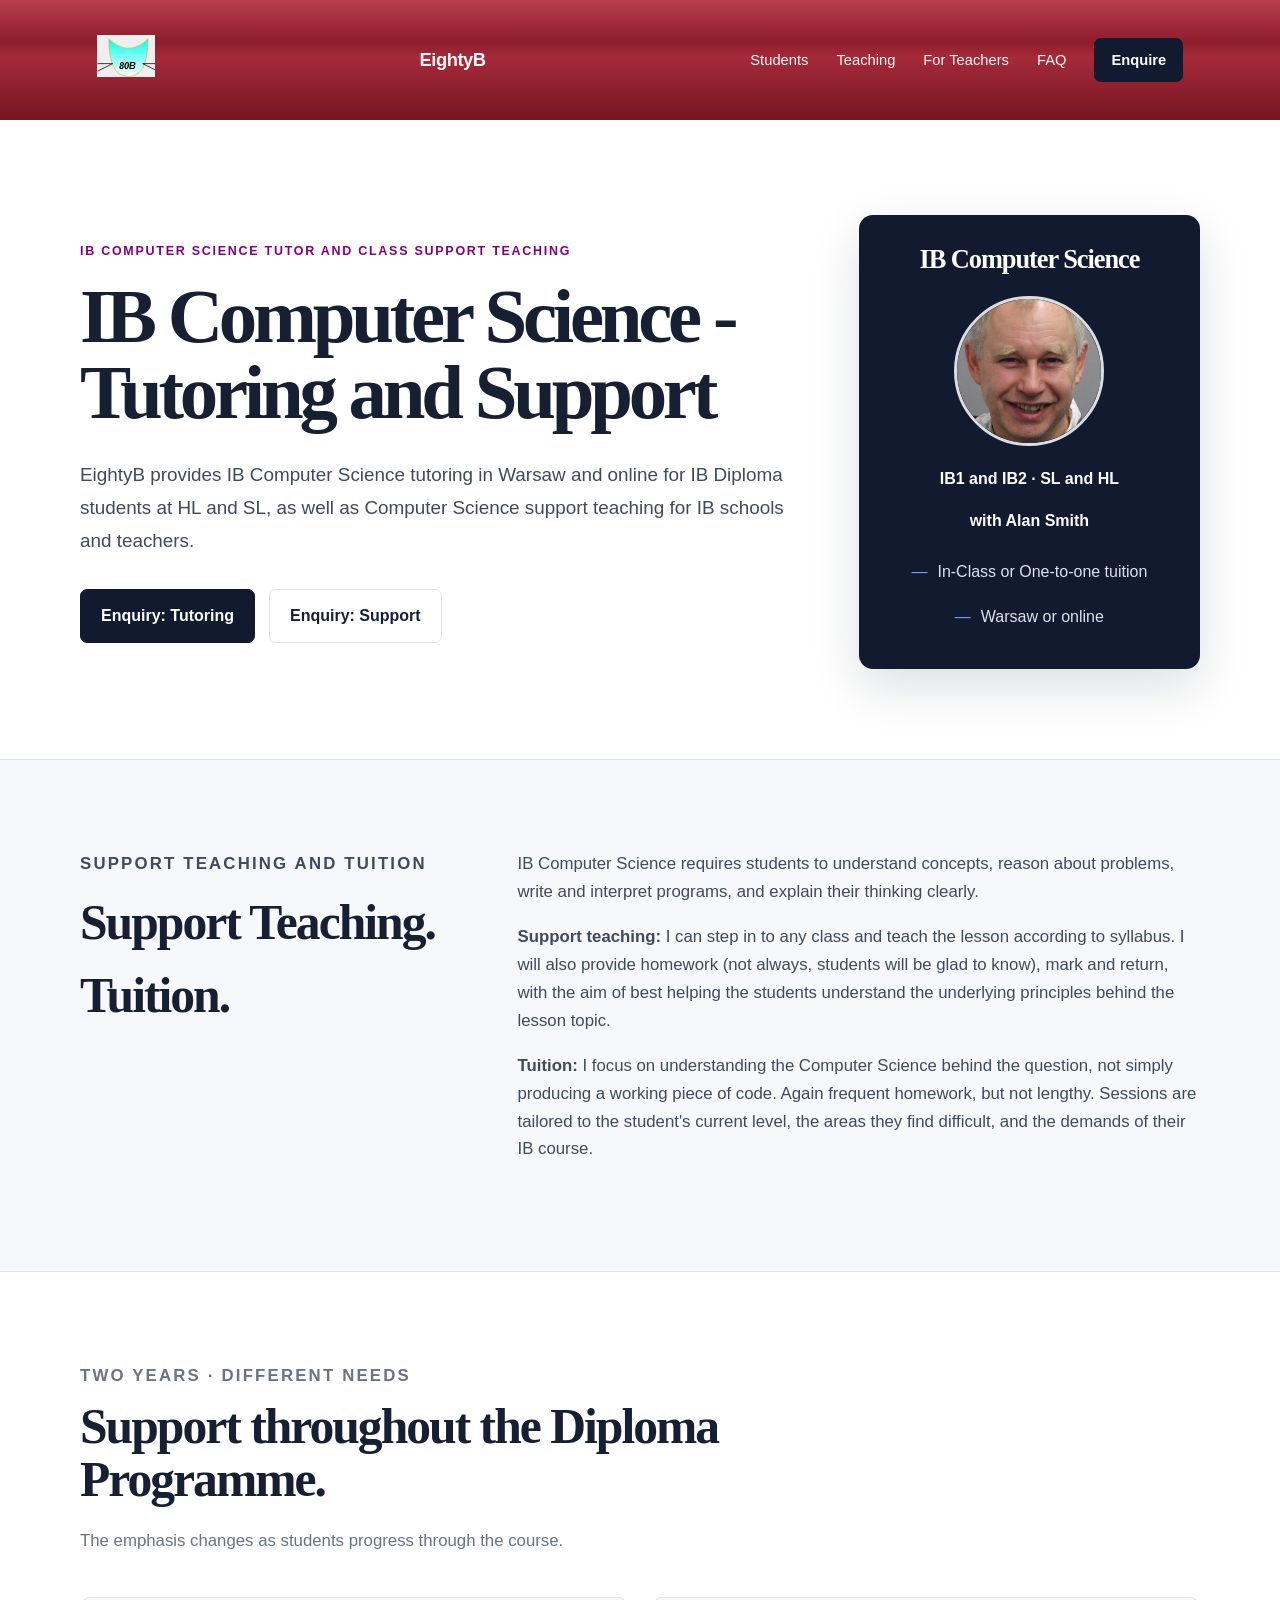
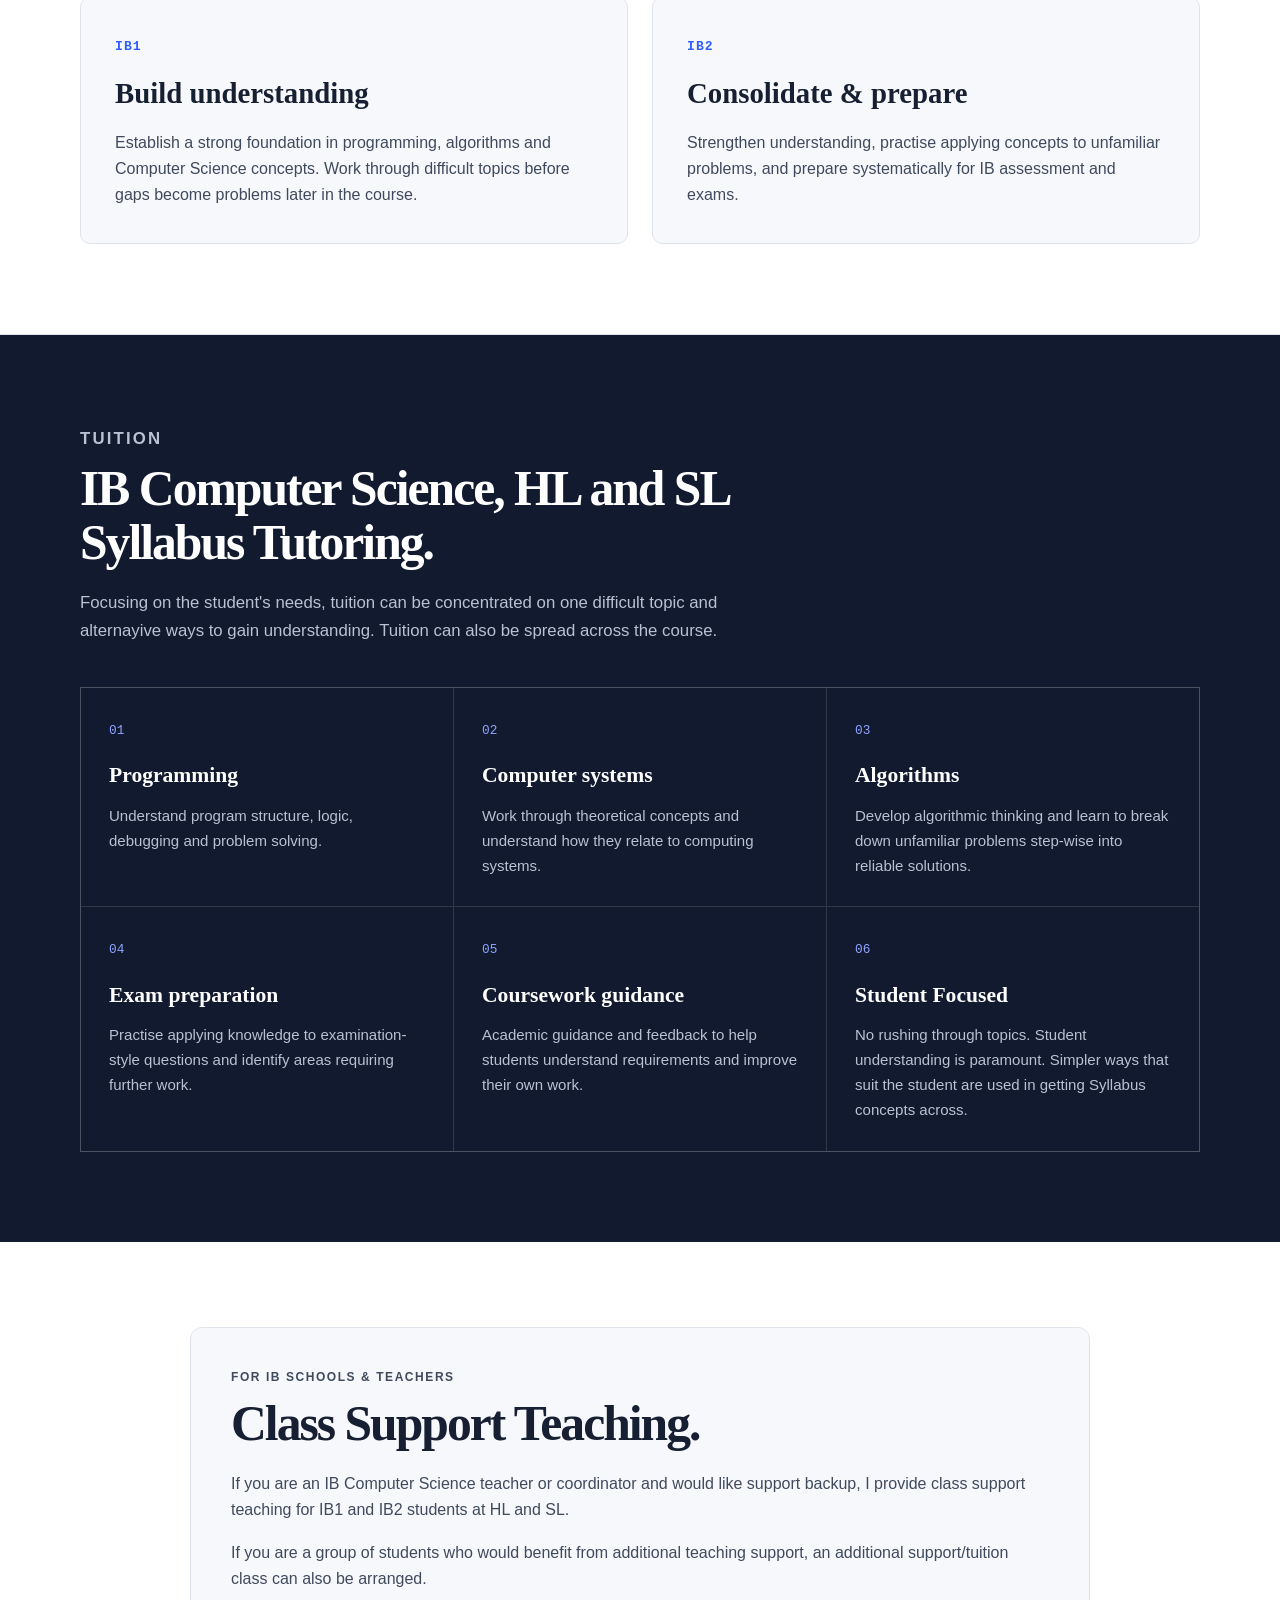
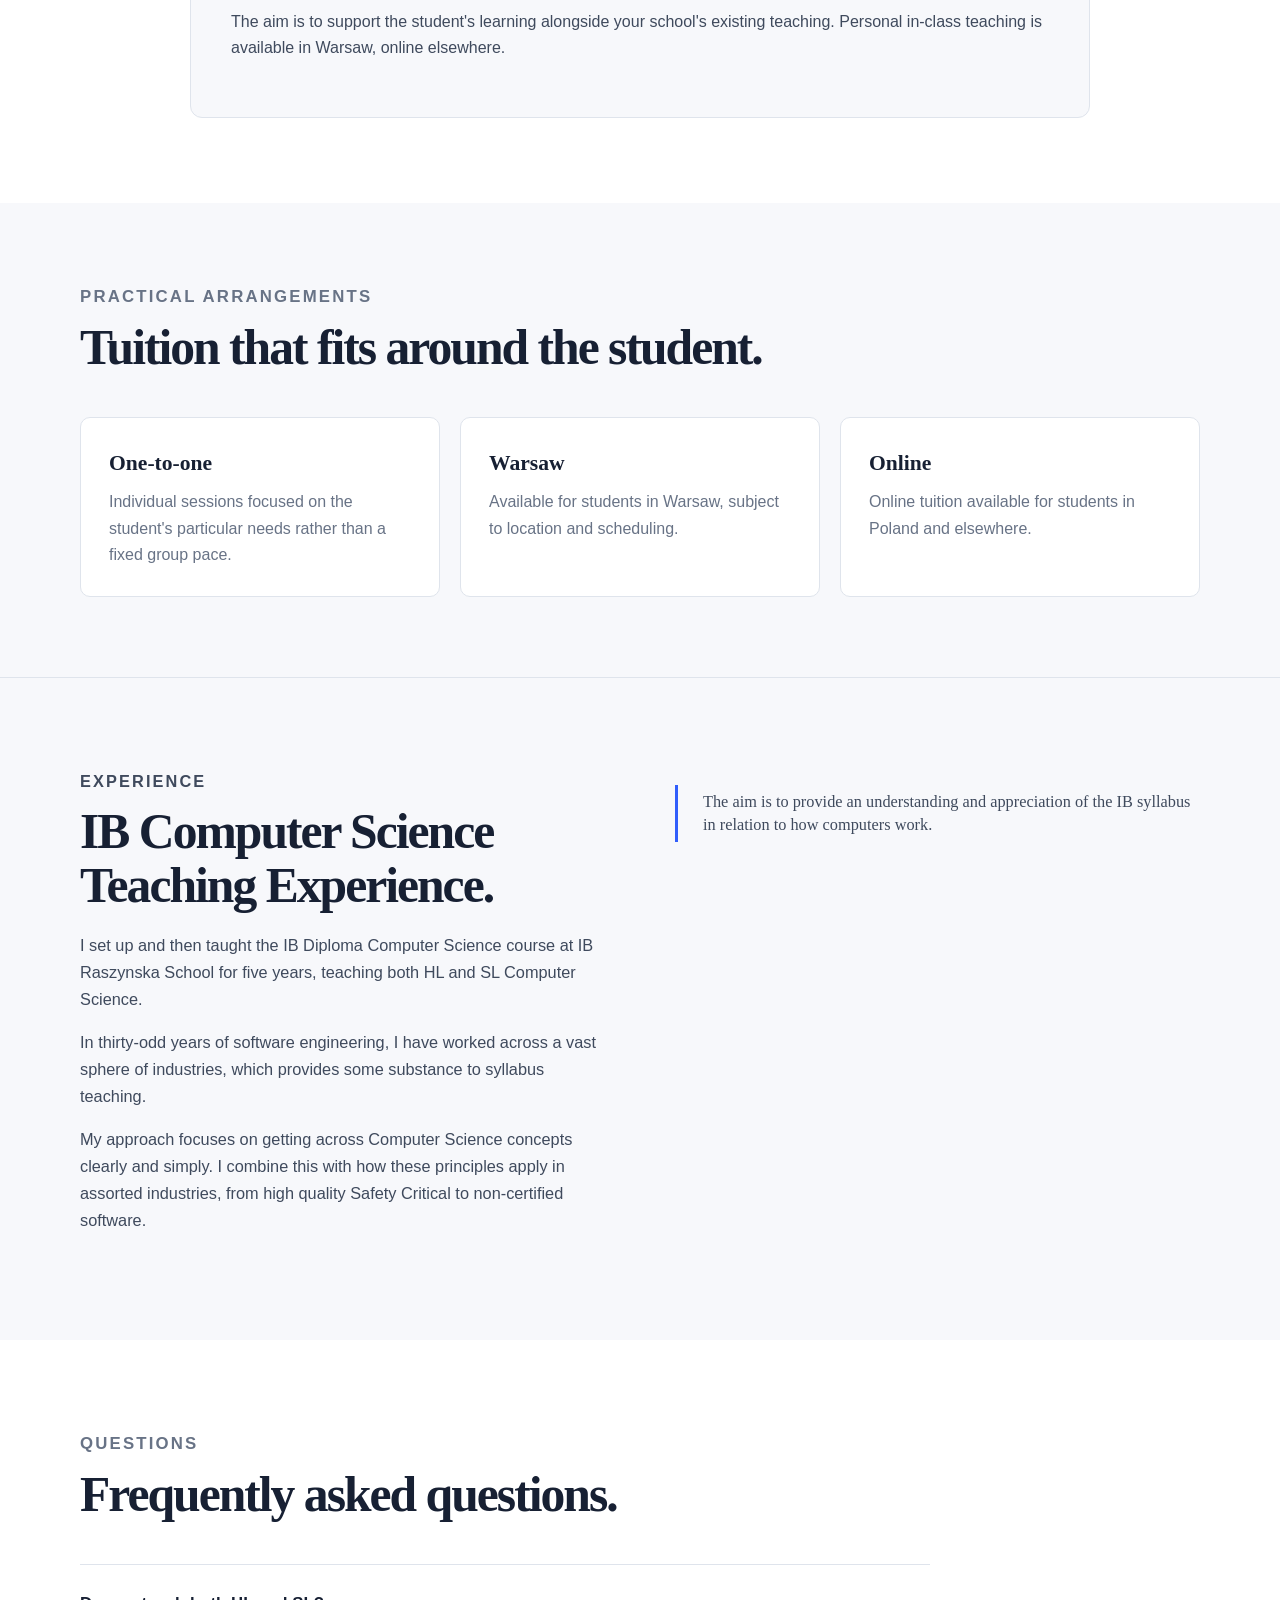
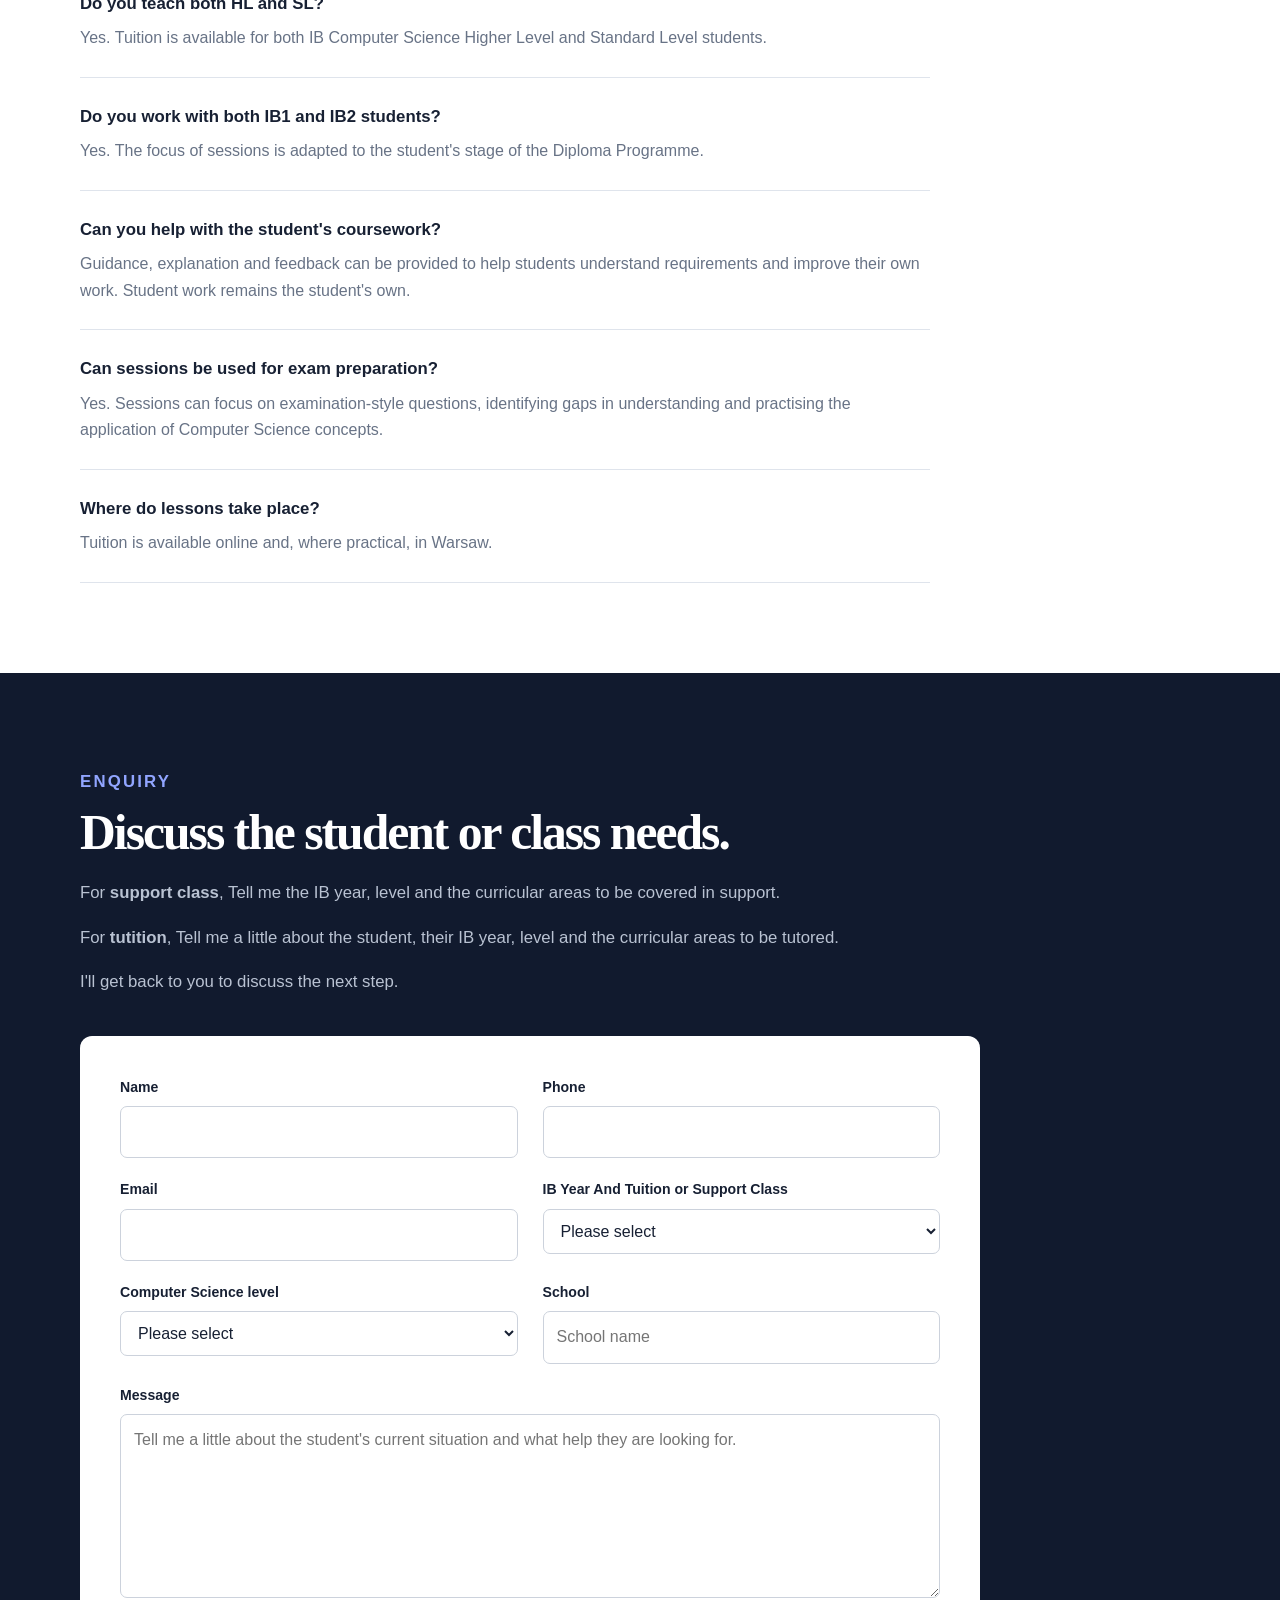
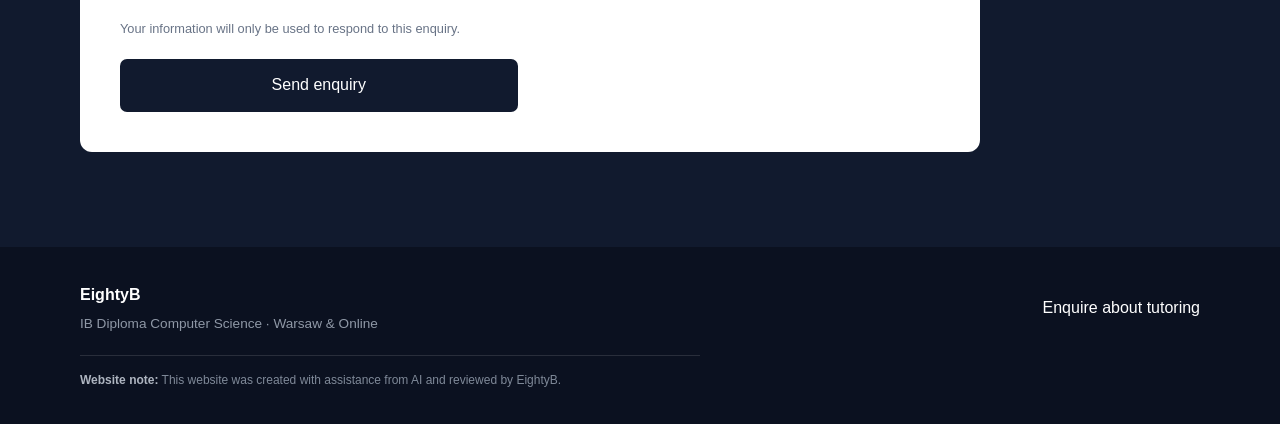
==== commit a1851855: "Refactor hero card styles and update text content Refactor hero card styles and update content for c" ====
--- a/schools/index.html
+++ b/schools/index.html
@@ -215,55 +215,55 @@
 
         /* Academic information card */
 
-       .hero-card {
-    background: var(--navy);
-    color: white;
-    padding: 30px;
-    border-radius: 14px;
-    position: relative;
-    box-shadow: 0 18px 50px rgba(17, 26, 46, 0.14);
-    text-align: center;
-}
-
-.hero-card h2 {
-    margin: 0 0 22px;
-    font-family: Georgia, "Times New Roman", serif;
-    font-size: 1.65rem;
-    font-weight: 600;
-}
-
-.hero-card img {
-    width: 150px;
-    height: 150px;
-    object-fit: cover;
-    border-radius: 50%;
-    display: block;
-    margin: 0 auto 20px;
-    border: 3px solid rgba(255,255,255,0.85);
-}
-
-.hero-card-intro {
-    margin: 0 0 16px;
-    color: white;
-    font-weight: 600;
-}
-
-.hero-card ul {
-    list-style: none;
-    padding: 0;
-    margin: 0;
-}
-
-.hero-card li {
-    padding: 9px 0;
-    color: #dce2ee;
-}
-
-.hero-card li::before {
-    content: "—";
-    color: #7f9aff;
-    margin-right: 10px;
-}
+        .hero-card {
+            background: var(--navy);
+            color: white;
+            padding: 30px;
+            border-radius: 14px;
+            position: relative;
+            box-shadow: 0 18px 50px rgba(17, 26, 46, 0.14);
+            text-align: center;
+        }
+
+            .hero-card h2 {
+                margin: 0 0 22px;
+                font-family: Georgia, "Times New Roman", serif;
+                font-size: 1.65rem;
+                font-weight: 600;
+            }
+
+            .hero-card img {
+                width: 150px;
+                height: 150px;
+                object-fit: cover;
+                border-radius: 50%;
+                display: block;
+                margin: 0 auto 20px;
+                border: 3px solid rgba(255,255,255,0.85);
+            }
+
+        .hero-card-intro {
+            margin: 0 0 16px;
+            color: white;
+            font-weight: 600;
+        }
+
+        .hero-card ul {
+            list-style: none;
+            padding: 0;
+            margin: 0;
+        }
+
+        .hero-card li {
+            padding: 9px 0;
+            color: #dce2ee;
+        }
+
+            .hero-card li::before {
+                content: "—";
+                color: #7f9aff;
+                margin-right: 10px;
+            }
 
 
         /* =========================
@@ -826,8 +826,8 @@
     <main id="top">
 
         <!-- =========================
-             HERO
-        ========================= -->
+         HERO
+    ========================= -->
 
         <section class="hero">
 
@@ -836,50 +836,51 @@
                 <div>
 
                     <p class="eyebrow">
-                        IB Computer Science Tutor/Class Support - Alan Smith
-                    </p>
-
-                    <h1> IB CS - Tutoring and Support  </h1>
+                        IB Computer Science Tutor and Class Support Teaching
+                    </p>
+
+                    <h1>
+                        IB Computer Science - Tutoring and Support
+                    </h1>
 
                     <p class="hero-lead">
-                        One-to-one IB Computer Science tutoring for students
-                        in IB1 and IB2, at HL and SL. <br />
-                        Support Class Teaching: Yes, teachers do get ill too.<br />
-                        Warsaw and online. 
+                        EightyB provides IB Computer Science tutoring in Warsaw and online for
+                        IB Diploma students at HL and SL, as well as Computer Science support
+                        teaching for IB schools and teachers.
                     </p>
 
                     <div class="hero-actions">
                         <a href="#contact" class="button button-primary">
-                            Enquire about tutoring
+                            Enquiry: Tutoring
                         </a>
 
                         <a href="#students" class="button button-secondary">
-                            Explore support
+                            Enquiry: Support
                         </a>
                     </div>
 
                 </div>
 
 
-               <aside class="hero-card">
-
-    <h2>IB Computer Science</h2>
-
-    <img src="../images/AlanPic.png" alt="Alan Smith">
-
-    <p class="hero-card-intro">
-        IB1 and IB2 · SL and HL
-    </p> 
-    <p class="hero-card-intro">
-        with Alan Smith
-    </p>
-
-    <ul>
-        <li>In-Class or One-to-one tuition</li>
-        <li>Warsaw or online</li>
-    </ul>
-
-</aside>
+                <aside class="hero-card">
+
+                    <h2>IB Computer Science</h2>
+
+                    <img src="../images/AlanPic.png" alt="Alan Smith">
+
+                    <p class="hero-card-intro">
+                        IB1 and IB2 · SL and HL
+                    </p>
+                    <p class="hero-card-intro">
+                        with Alan Smith
+                    </p>
+
+                    <ul>
+                        <li>In-Class or One-to-one tuition</li>
+                        <li>Warsaw or online</li>
+                    </ul>
+
+                </aside>
 
             </div>
 
@@ -887,8 +888,8 @@
 
 
         <!-- =========================
-             INTRO
-        ========================= -->
+         INTRO
+    ========================= -->
 
         <section class="intro" id="students">
 
@@ -917,7 +918,7 @@
                     </p>
                     <p>
                         <strong>Support teaching:</strong>  I can step in to any class and teach the lesson according to syllabus.
-                        I will also provide homework (not always, students will be glad to know), mark and return, with the aim of 
+                        I will also provide homework (not always, students will be glad to know), mark and return, with the aim of
                         best helping the students understand the underlying principles behind the lesson topic.
                     </p>
 
@@ -925,7 +926,7 @@
                         <strong>Tuition:</strong> I focus on understanding the
                         Computer Science behind the question, not simply
                         producing a working piece of code. Again frequent homework, but not lengthy.
-                    
+
                         Sessions are tailored to the student's current level,
                         the areas they find difficult, and the demands of
                         their IB course.
@@ -939,8 +940,8 @@
 
 
         <!-- =========================
-             IB1 / IB2
-        ========================= -->
+         IB1 / IB2
+    ========================= -->
 
         <section class="years">
 
@@ -1012,8 +1013,8 @@
 
 
         <!-- =========================
-             TOPICS
-        ========================= -->
+         TOPICS
+    ========================= -->
 
         <section class="topics" id="teaching">
 
@@ -1022,16 +1023,16 @@
                 <div class="section-heading">
 
                     <p class="section-label">
-                        Areas of support
+                        Tuition
                     </p>
 
                     <h2>
-                        Computer Science, from concepts to code.
+                        IB Computer Science, HL and SL Syllabus Tutoring.
                     </h2>
 
                     <p>
-                        Support can be concentrated on one difficult topic
-                        or spread across the course.
+                        Focusing on the student's needs, tuition can be concentrated on one difficult topic
+                        and alternayive ways to gain understanding. Tuition can also be spread across the course.
                     </p>
 
                 </div>
@@ -1060,22 +1061,6 @@
                         <span class="topic-number">02</span>
 
                         <h3>
-                            Algorithms
-                        </h3>
-
-                        <p>
-                            Develop algorithmic thinking and learn to
-                            analyse and explain solutions.
-                        </p>
-
-                    </article>
-
-
-                    <article class="topic">
-
-                        <span class="topic-number">03</span>
-
-                        <h3>
                             Computer systems
                         </h3>
 
@@ -1089,23 +1074,23 @@
 
                     <article class="topic">
 
+                        <span class="topic-number">03</span>
+
+                        <h3>
+                            Algorithms
+                        </h3>
+
+                        <p>
+                            Develop algorithmic thinking and learn to
+                            break down unfamiliar problems step-wise into reliable solutions.
+                        </p>
+
+                    </article>
+
+
+                    <article class="topic">
+
                         <span class="topic-number">04</span>
-
-                        <h3>
-                            Problem solving
-                        </h3>
-
-                        <p>
-                            Break unfamiliar problems into manageable
-                            steps and develop reliable solutions.
-                        </p>
-
-                    </article>
-
-
-                    <article class="topic">
-
-                        <span class="topic-number">05</span>
 
                         <h3>
                             Exam preparation
@@ -1121,7 +1106,7 @@
 
                     <article class="topic">
 
-                        <span class="topic-number">06</span>
+                        <span class="topic-number">05</span>
 
                         <h3>
                             Coursework guidance
@@ -1134,6 +1119,20 @@
 
                     </article>
 
+                    <article class="topic">
+
+                        <span class="topic-number">06</span>
+
+                        <h3>
+                            Student Focused
+                        </h3>
+
+                        <p>
+                            No rushing through topics. Student understanding is paramount.
+                            Simpler ways that suit the student are used in getting Syllabus concepts across.
+                        </p>
+
+                    </article>
                 </div>
 
             </div>
@@ -1141,150 +1140,13 @@
         </section>
 
 
+
+
+
+
         <!-- =========================
-             APPROACH
-        ========================= -->
-
-        <section class="approach">
-
-            <div class="container">
-
-                <div class="section-heading">
-
-                    <p class="section-label">
-                        How sessions work
-                    </p>
-
-                    <h2>
-                        A structured approach to difficult topics.
-                    </h2>
-
-                </div>
-
-
-                <div class="approach-grid">
-
-                    <article class="approach-item">
-
-                        <span>01</span>
-
-                        <h3>
-                            Identify
-                        </h3>
-
-                        <p>
-                            Find out exactly where the student is having
-                            difficulty.
-                        </p>
-
-                    </article>
-
-
-                    <article class="approach-item">
-
-                        <span>02</span>
-
-                        <h3>
-                            Explain
-                        </h3>
-
-                        <p>
-                            Work through the underlying concept rather
-                            than memorising an answer.
-                        </p>
-
-                    </article>
-
-
-                    <article class="approach-item">
-
-                        <span>03</span>
-
-                        <h3>
-                            Practise
-                        </h3>
-
-                        <p>
-                            Apply the idea to problems and programming
-                            exercises.
-                        </p>
-
-                    </article>
-
-
-                    <article class="approach-item">
-
-                        <span>04</span>
-
-                        <h3>
-                            Review
-                        </h3>
-
-                        <p>
-                            Identify remaining gaps and decide what to
-                            work on next.
-                        </p>
-
-                    </article>
-
-                </div>
-
-            </div>
-
-        </section>
-
-
-        <!-- =========================
-             EXPERIENCE
-        ========================= -->
-
-        <section class="experience">
-
-            <div class="container experience-grid">
-
-                <div>
-
-                    <p class="section-label">
-                        Experience
-                    </p>
-
-                    <h2>
-                        Learn from someone with industrial experience, who has also taught Computer Science. 
-                    </h2>
-
-                    <p>
-                        I set up an IB Diploma (HL, SL) Computer Science course at the IB
-                        Raszunska school 1531. I taught this course for five years.
-                    </p>
-
-                    <p>
-                        My approach combines practical programming experience
-                        with the need to understand and communicate Computer
-                        Science concepts clearly and simply. I combine this with how these principles have been applied 
-                        in assorted computing industries, from high quality Safety Critical to non-certified software.
-                    </p>
-
-                </div>
-
-
-                <div>
-
-                    <p class="quote">
-                        The aim is not simply to make a program work.
-                        Students should understand why it works, be able
-                        to explain the history behind it, how we got there; to document and test it.
-                    </p>
-
-                </div>
-
-            </div>
-
-        </section>
-
-
-        <!-- =========================
-             TEACHERS
-        ========================= -->
+         TEACHERS
+    ========================= -->
 
         <section class="teachers" id="teachers">
 
@@ -1297,32 +1159,25 @@
                     </p>
 
                     <h2>
-                        Additional individual support for students. Either as a support teacher for your class, or tuition.
+                        Class Support Teaching.
                     </h2>
 
                     <p>
                         If you are an IB Computer Science teacher or
-                        coordinator and have students who would benefit
-                        from additional individual tuition, EightyB
-                        provides class support teaching, or one-to-one tuition for IB1 and IB2
+                        coordinator and would like support backup, I
+                        provide class support teaching for IB1 and IB2
                         students at HL and SL.
                     </p>
 
                     <p>
-                        Tuition can complement classroom teaching through:
-                    </p>
-
-                    <ul>
-                        <li>additional programming practice</li>
-                        <li>clarification of concepts the student may struggle with</li>
-                        <li>algorithm and problem-solving practice</li>
-                        <li>exam preparation</li>
-                        <li>academic guidance and feedback</li>
-                    </ul>
+                        If you are a group of students who would benefit
+                        from additional teaching support, an additional support/tuition class can also be arranged.
+                    </p>
 
                     <p>
                         The aim is to support the student's learning
-                        alongside the school's existing teaching.
+                        alongside your school's existing teaching.
+                        Personal in-class teaching is available in Warsaw, online elsewhere.
                     </p>
 
                 </div>
@@ -1333,8 +1188,8 @@
 
 
         <!-- =========================
-             FORMAT
-        ========================= -->
+         FORMAT
+    ========================= -->
 
         <section class="format">
 
@@ -1402,10 +1257,60 @@
 
         </section>
 
-
         <!-- =========================
-             FAQ
-        ========================= -->
+         EXPERIENCE
+    ========================= -->
+
+        <section class="experience">
+
+            <div class="container experience-grid">
+
+                <div>
+
+                    <p class="section-label">
+                        Experience
+                    </p>
+
+                    <h2>
+                        IB Computer Science Teaching Experience.
+                    </h2>
+
+                    <p>
+                        I set up and then taught the IB Diploma Computer Science course at
+                        IB Raszynska School for five years, teaching both HL and SL Computer Science.
+                    </p>
+
+                    <p>
+                        In thirty-odd years of software engineering, I have worked across a vast sphere of industries,
+                        which provides some substance to syllabus teaching.
+                    </p>
+
+                    <p>
+                        My approach focuses on getting across Computer
+                        Science concepts clearly and simply. I combine this with how these principles apply
+                        in assorted industries, from high quality Safety Critical to non-certified software.
+                    </p>
+
+                </div>
+
+
+                <div>
+
+                    <p class="quote">
+                        The aim is to provide an understanding and appreciation of the IB syllabus
+                        in relation to how computers work.
+                    </p>
+
+                </div>
+
+            </div>
+
+        </section>
+
+
+        <!-- =========================
+         FAQ
+    ========================= -->
 
         <section class="faq" id="faq">
 
@@ -1507,8 +1412,8 @@
 
 
         <!-- =========================
-             CONTACT
-        ========================= -->
+         CONTACT
+    ========================= -->
 
         <section class="contact" id="contact">
 
@@ -1608,7 +1513,7 @@
                                 <option value="IB2 Tuition">
                                     IB2 Tuition
                                 </option>
-                                
+
                                 <option value="IB1 Support Class">
                                     IB1 Support Class
                                 </option>
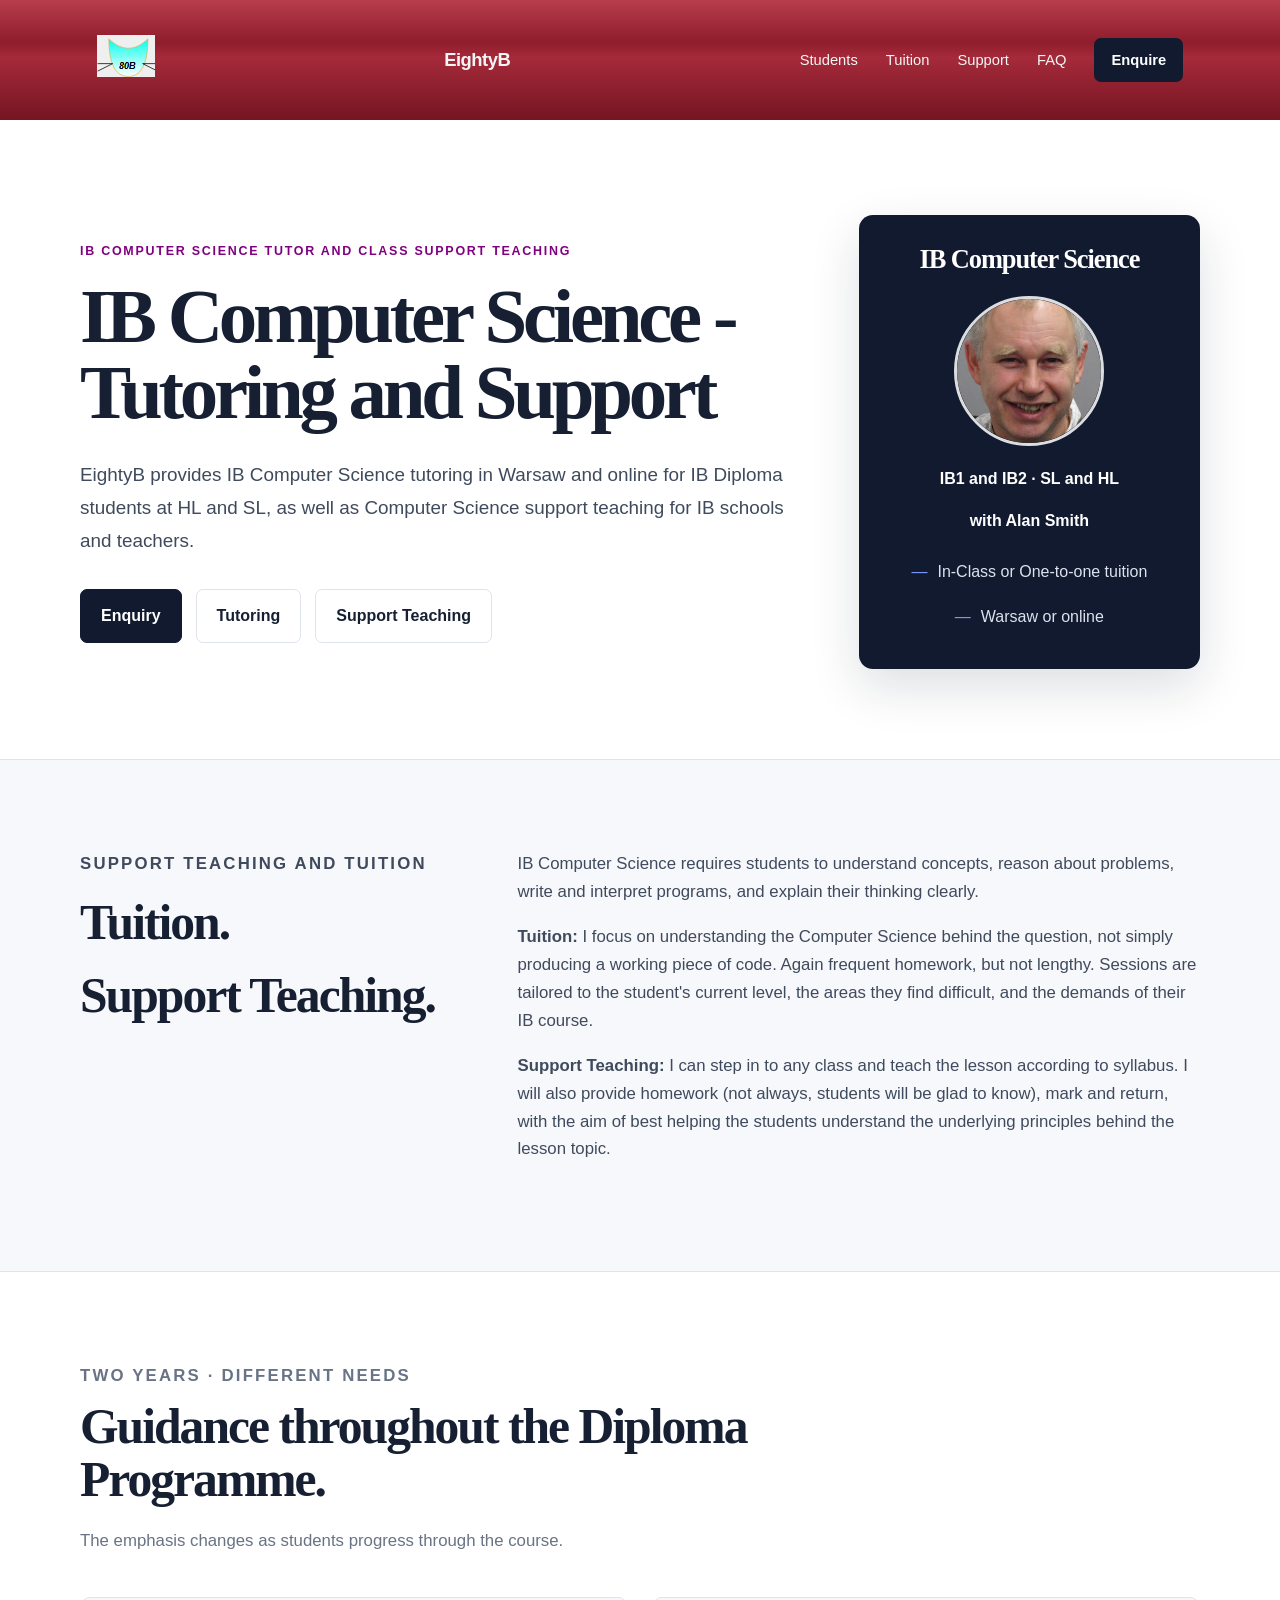
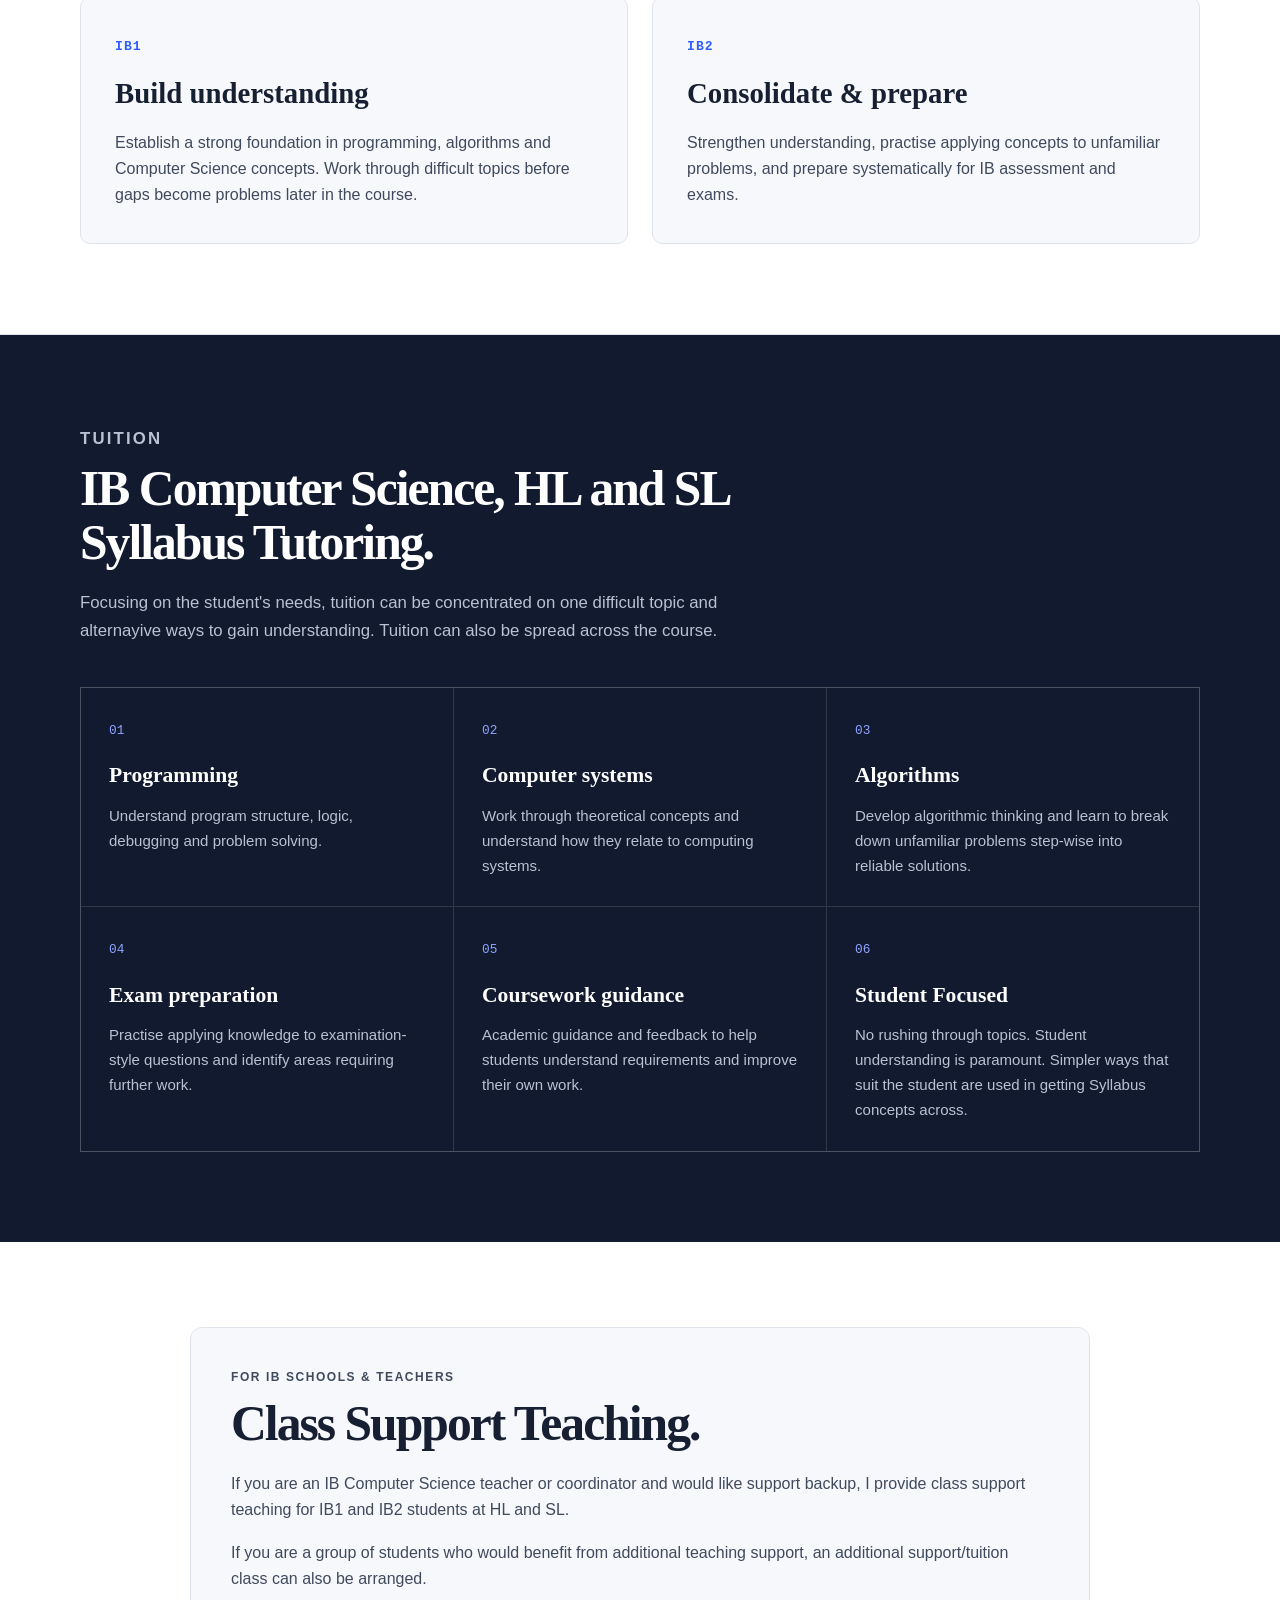
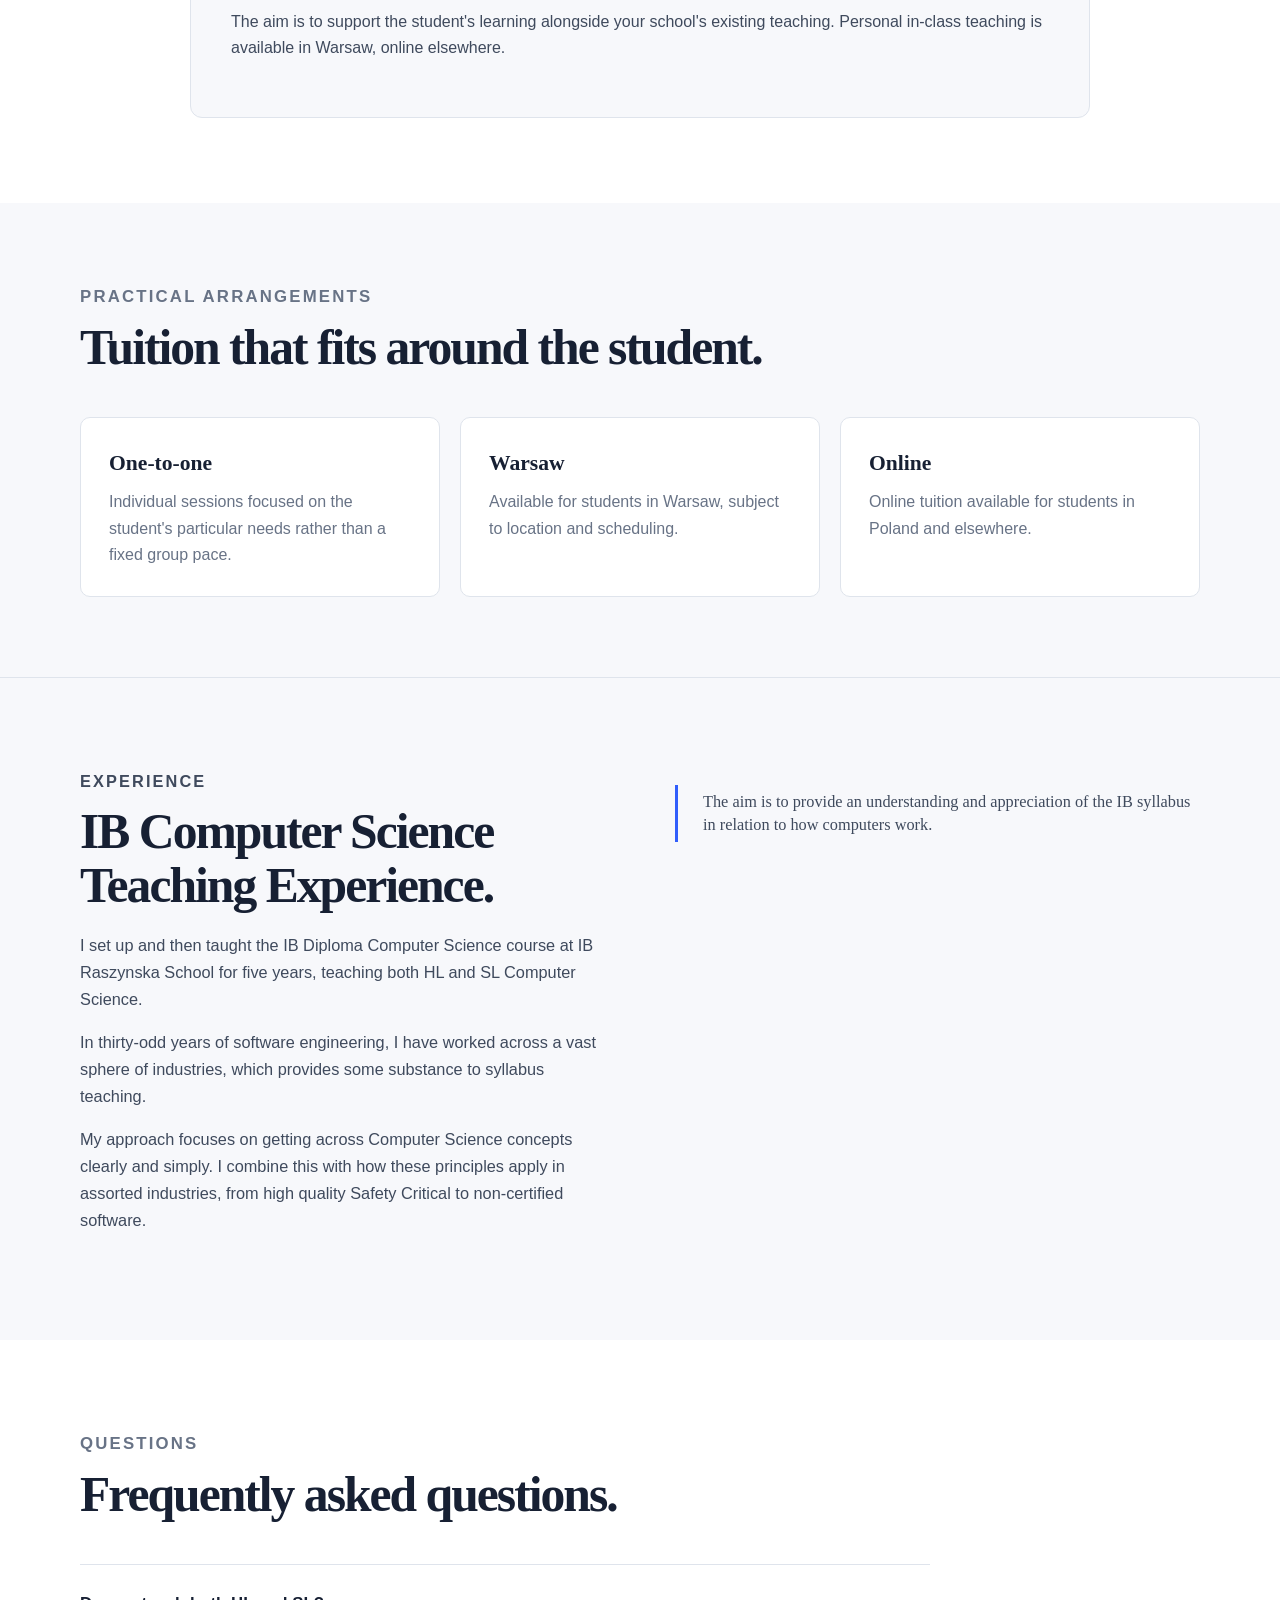
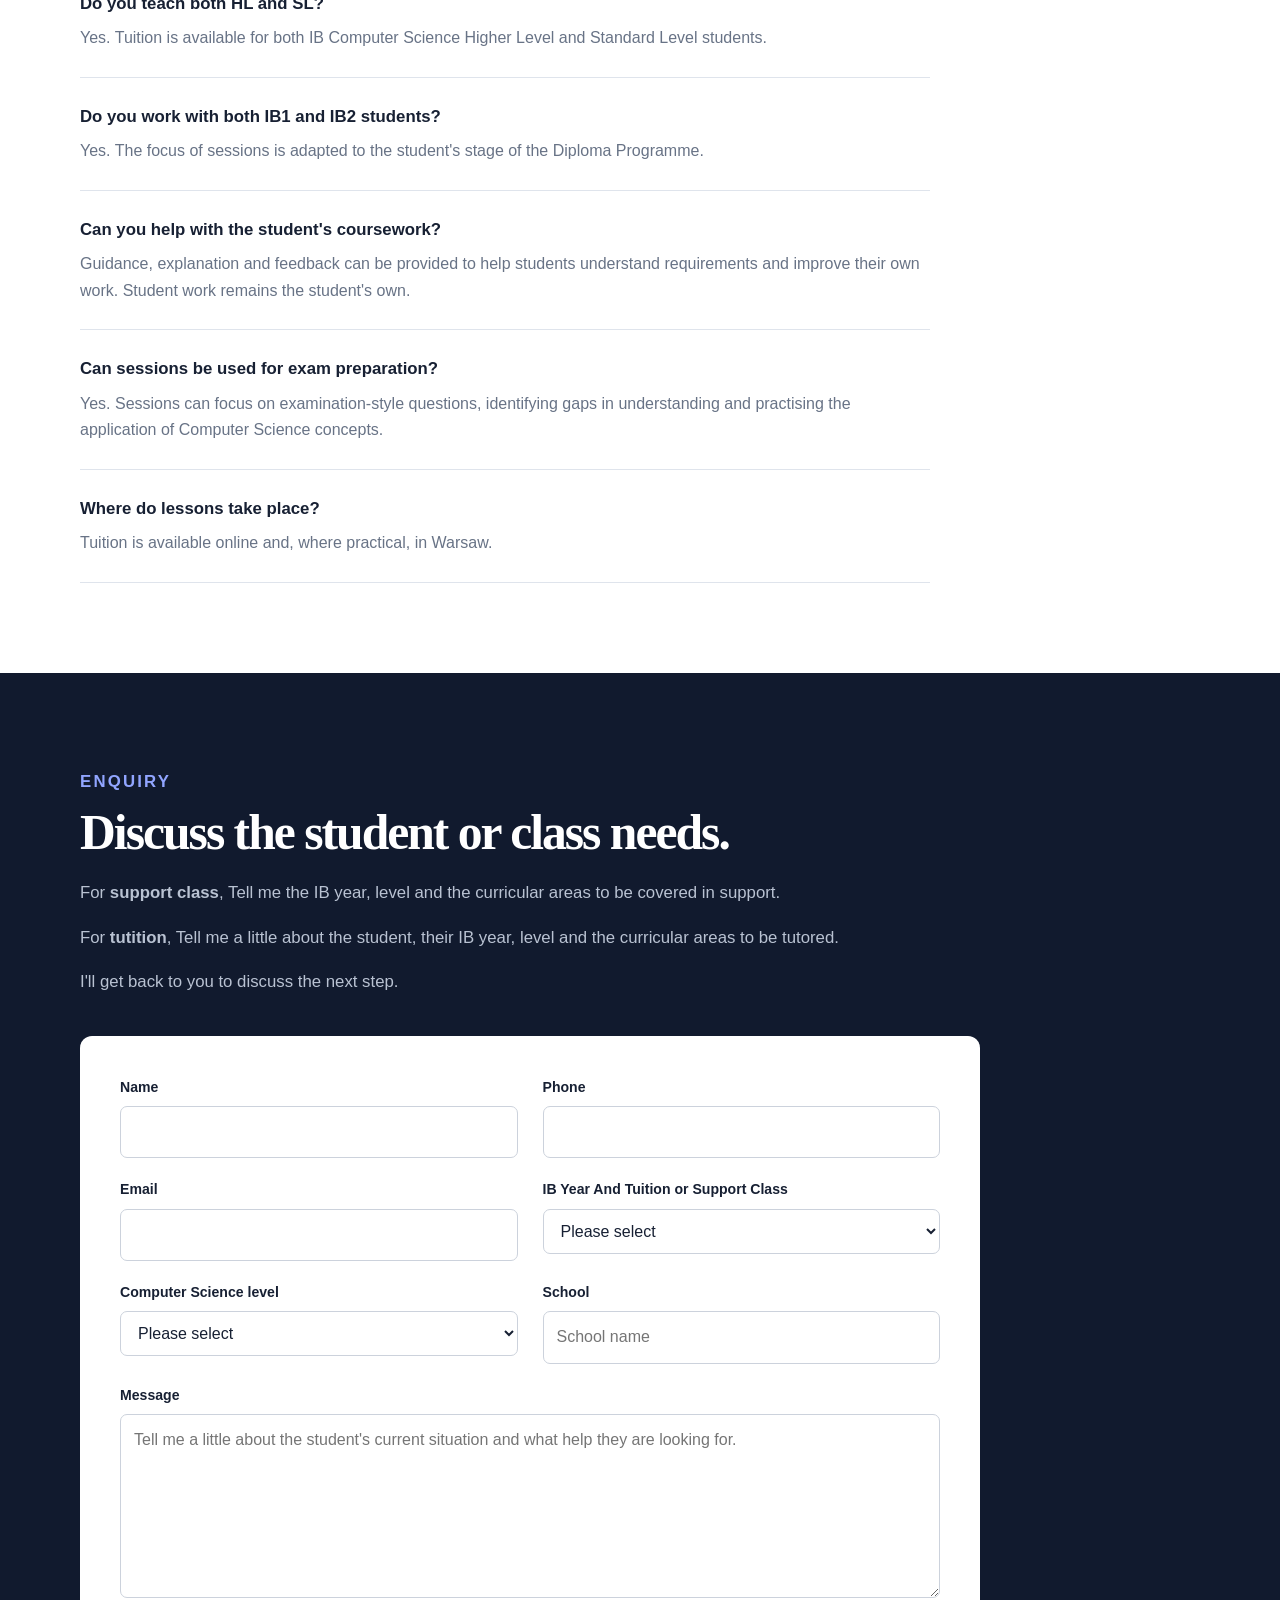
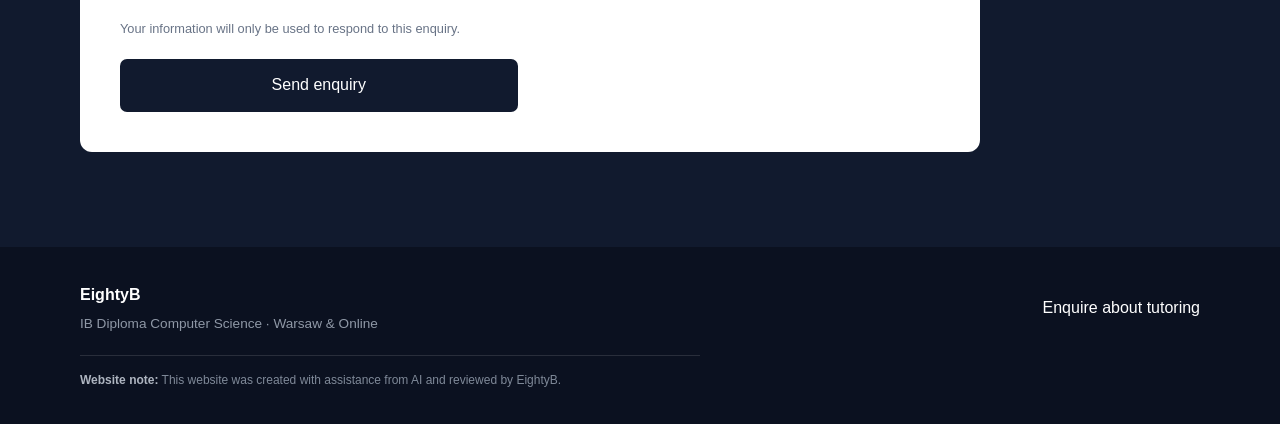
==== commit 7f115bb8: "Refactor index.html for clarity and navigation Removed keywords meta tag and updated navigation link" ====
--- a/schools/index.html
+++ b/schools/index.html
@@ -9,8 +9,6 @@
     <meta name="description"
           content="Specialist IB Diploma Computer Science tutoring for IB1 and IB2 students at HL and SL. One-to-one support in Warsaw and online, including programming, algorithms, exam preparation and academic guidance.">
 
-    <meta name="keywords"
-          content="EightyB tutoring, Alan Smith, IB computer science tutor Warsaw, computer science tutor, IB computer science HL, IB Computer Science SL, IB tutor Warsaw, IB Diploma Computer Science, Computer Science tutoring Warsaw">
 
     <link rel="canonical" href="https://eightyb.github.io/schools/">
 
@@ -813,8 +811,8 @@
 
             <nav>
                 <a href="#students">Students</a>
-                <a href="#teaching">Teaching</a>
-                <a href="#teachers">For Teachers</a>
+                <a href="#tuition">Tuition</a>
+                <a href="#teachers">Support</a>
                 <a href="#faq">FAQ</a>
                 <a href="#contact" class="nav-button">Enquire</a>
             </nav>
@@ -851,11 +849,14 @@
 
                     <div class="hero-actions">
                         <a href="#contact" class="button button-primary">
-                            Enquiry: Tutoring
+                            Enquiry
                         </a>
 
-                        <a href="#students" class="button button-secondary">
-                            Enquiry: Support
+                        <a href="#tuition" class="button button-secondary">
+                            Tutoring
+                        </a>
+                        <a href="#teachers" class="button button-secondary">
+                            Support Teaching
                         </a>
                     </div>
 
@@ -900,13 +901,13 @@
                     <p class="section-label">
                         Support Teaching and Tuition
                     </p>
-
+                    <h2>
+                        Tuition.
+                    </h2>
                     <h2>
                         Support Teaching.
                     </h2>
-                    <h2>
-                        Tuition.
-                    </h2>
+
                 </div>
 
                 <div>
@@ -916,11 +917,6 @@
                         concepts, reason about problems, write and interpret
                         programs, and explain their thinking clearly.
                     </p>
-                    <p>
-                        <strong>Support teaching:</strong>  I can step in to any class and teach the lesson according to syllabus.
-                        I will also provide homework (not always, students will be glad to know), mark and return, with the aim of
-                        best helping the students understand the underlying principles behind the lesson topic.
-                    </p>
 
                     <p>
                         <strong>Tuition:</strong> I focus on understanding the
@@ -931,7 +927,11 @@
                         the areas they find difficult, and the demands of
                         their IB course.
                     </p>
-
+                    <p>
+                        <strong>Support Teaching:</strong>  I can step in to any class and teach the lesson according to syllabus.
+                        I will also provide homework (not always, students will be glad to know), mark and return, with the aim of
+                        best helping the students understand the underlying principles behind the lesson topic.
+                    </p>
                 </div>
 
             </div>
@@ -954,7 +954,7 @@
                     </p>
 
                     <h2>
-                        Support throughout the Diploma Programme.
+                        Guidance throughout the Diploma Programme.
                     </h2>
 
                     <p>
@@ -1016,7 +1016,7 @@
          TOPICS
     ========================= -->
 
-        <section class="topics" id="teaching">
+        <section class="topics" id="tuition">
 
             <div class="container">
 
